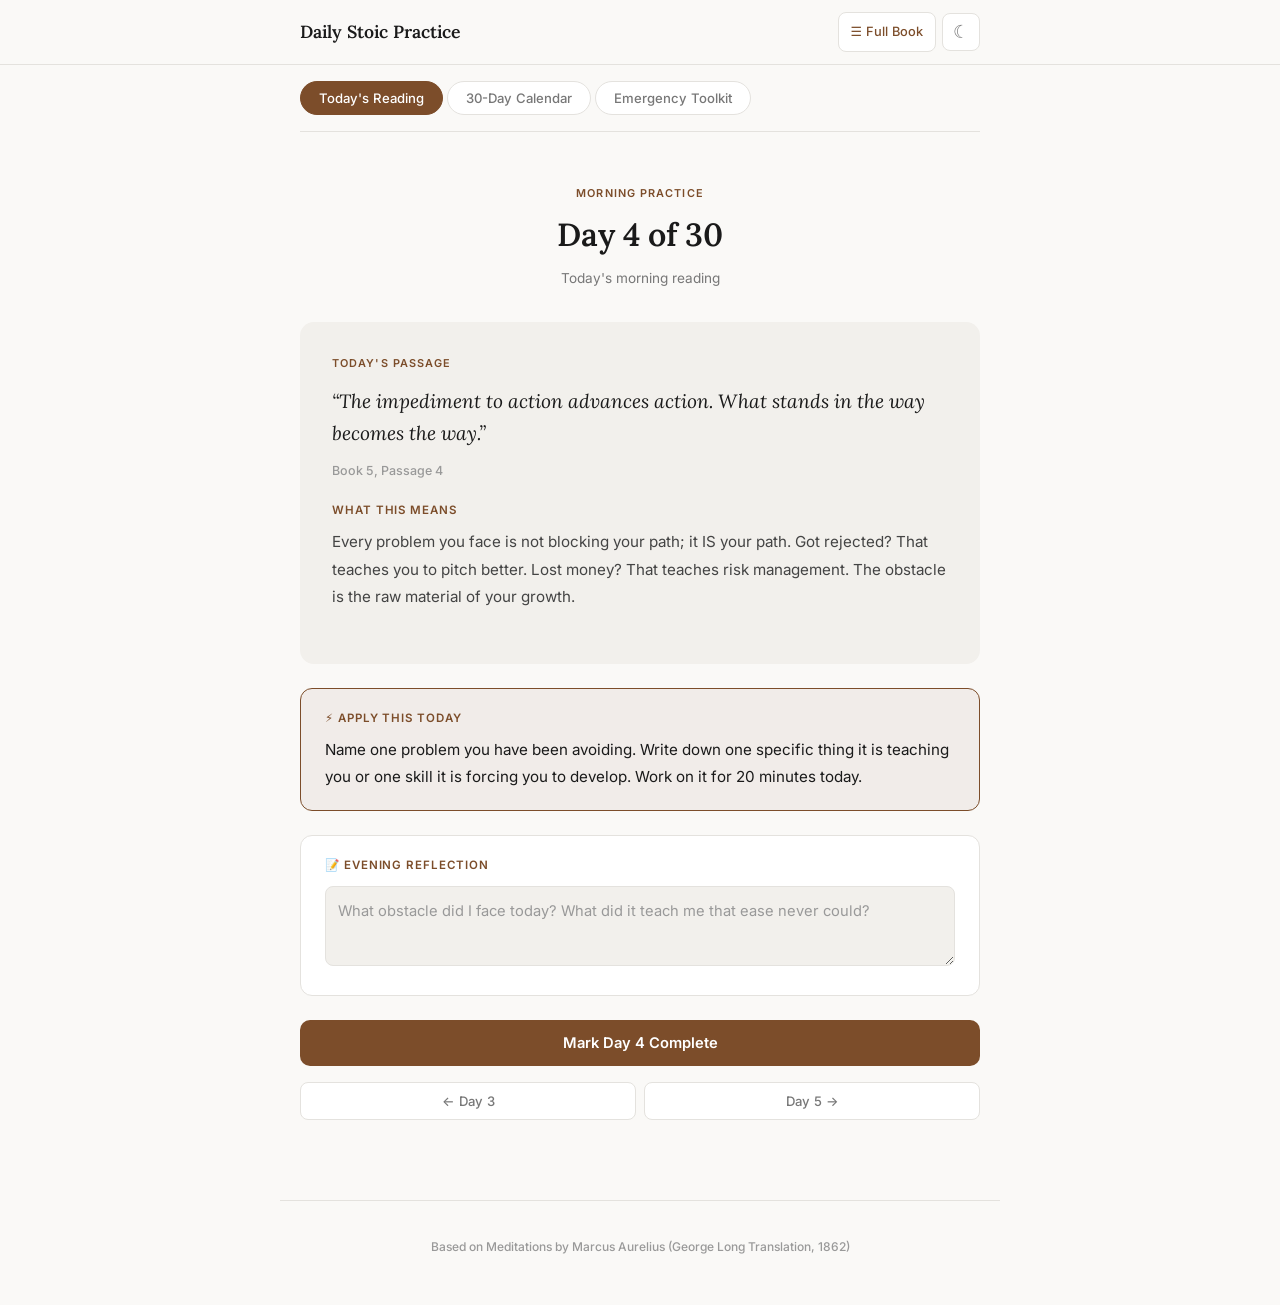
==== practice.html @ ffb417db "Add Daily Practice page + nav link from main site" ====
<!DOCTYPE html>
<html lang="en">
<head>
<meta charset="UTF-8">
<meta name="viewport" content="width=device-width, initial-scale=1.0">
<title>Daily Stoic Practice — Meditations</title>
<script>
(function(){
  var t=localStorage.getItem('ma-theme');
  if(!t){t=window.matchMedia&&window.matchMedia('(prefers-color-scheme:dark)').matches?'dark':'light'}
  document.documentElement.setAttribute('data-theme',t);
})();
</script>
<link href="https://fonts.googleapis.com/css2?family=Inter:wght@300;400;500;600;700&family=Lora:ital,wght@0,400;0,500;0,600;1,400&display=swap" rel="stylesheet">
<style>
*,*::before,*::after{box-sizing:border-box;margin:0;padding:0}
html[data-theme="light"]{--bg:#faf9f7;--bg-card:#f2f0ec;--bg-surface:#ffffff;--text:#1a1a1a;--text-mid:#444444;--text-muted:#777777;--text-light:#999999;--accent:#7c4d2a;--accent-bg:rgba(124,77,42,0.07);--border:#e4e2de;--border-light:#eceae6;--shadow:0 1px 4px rgba(0,0,0,0.06);--mode-active-bg:#7c4d2a;--mode-active-text:#fff;--done-bg:#e8f5e9;--done-text:#2e7d32;--done-border:#c8e6c9;--overlay-bg:rgba(0,0,0,0.2)}
html[data-theme="dark"]{--bg:#111111;--bg-card:#1a1a1a;--bg-surface:#1e1e1e;--text:#e0e0e0;--text-mid:#b0b0b0;--text-muted:#808080;--text-light:#606060;--accent:#d4a06a;--accent-bg:rgba(212,160,106,0.1);--border:#2a2a2a;--border-light:#222;--shadow:0 1px 4px rgba(0,0,0,0.2);--mode-active-bg:#d4a06a;--mode-active-text:#111;--done-bg:rgba(46,125,50,0.12);--done-text:#81c784;--done-border:rgba(46,125,50,0.2);--overlay-bg:rgba(0,0,0,0.5)}
html{scroll-behavior:smooth}
body{font-family:'Inter',-apple-system,BlinkMacSystemFont,'Segoe UI',system-ui,sans-serif;background:var(--bg);color:var(--text);line-height:1.7;font-size:17px;-webkit-font-smoothing:antialiased;transition:background 0.25s ease,color 0.25s ease}
a{color:inherit;text-decoration:none}

.hdr{position:sticky;top:0;z-index:100;background:var(--bg);border-bottom:1px solid var(--border);transition:background 0.25s ease}
.hdr-inner{max-width:720px;margin:0 auto;padding:12px 20px;display:flex;align-items:center;justify-content:space-between;gap:10px}
.hdr-brand{font-family:'Lora',Georgia,serif;font-size:1.1rem;font-weight:600;color:var(--text);white-space:nowrap}
.hdr-right{display:flex;align-items:center;gap:6px}
.hdr-btn{display:flex;align-items:center;padding:8px 12px;border-radius:8px;border:1px solid var(--border);background:var(--bg-surface);color:var(--accent);cursor:pointer;font-family:inherit;font-size:0.8rem;font-weight:500;gap:4px;transition:all 150ms;white-space:nowrap;text-decoration:none}
.hdr-btn:hover{background:var(--accent-bg);border-color:var(--accent)}
.theme-toggle{width:38px;height:38px;display:flex;align-items:center;justify-content:center;border-radius:8px;border:1px solid var(--border);background:var(--bg-surface);color:var(--text-muted);cursor:pointer;font-size:1.15rem;transition:all 150ms}
.theme-toggle:hover{border-color:var(--accent);color:var(--accent)}

.wrap{max-width:720px;margin:0 auto;padding:0 20px 80px}

/* TABS */
.tabs{display:flex;gap:4px;padding:16px 0;border-bottom:1px solid var(--border);margin-bottom:32px}
.tab{font-family:inherit;font-size:0.82rem;font-weight:500;padding:8px 18px;border-radius:24px;border:1px solid var(--border);background:var(--bg-surface);color:var(--text-muted);cursor:pointer;transition:all 150ms}
.tab:hover{border-color:var(--accent);color:var(--text)}
.tab.on{background:var(--mode-active-bg);color:var(--mode-active-text);border-color:var(--mode-active-bg)}

/* SECTIONS */
.sec{display:none}
.sec.active{display:block}

/* TODAY */
.today-header{text-align:center;padding:20px 0 32px}
.today-ey{font-size:0.68rem;font-weight:600;letter-spacing:0.1em;text-transform:uppercase;color:var(--accent);margin-bottom:6px}
.today-day{font-family:'Lora',Georgia,serif;font-size:2rem;font-weight:600;margin-bottom:4px}
.today-sub{font-size:0.85rem;color:var(--text-muted)}

.reading-card{background:var(--bg-card);border-radius:14px;padding:32px;margin-bottom:24px;transition:background 0.25s ease}
.reading-label{font-size:0.68rem;font-weight:600;letter-spacing:0.1em;text-transform:uppercase;color:var(--accent);margin-bottom:14px}
.reading-quote{font-family:'Lora',Georgia,serif;font-size:1.2rem;font-style:italic;line-height:1.65;color:var(--text);margin-bottom:10px}
.reading-src{font-size:0.78rem;font-weight:500;color:var(--text-light);margin-bottom:20px}
.reading-section{margin-bottom:22px}
.reading-section h4{font-size:0.72rem;font-weight:600;letter-spacing:0.08em;text-transform:uppercase;color:var(--accent);margin-bottom:8px}
.reading-section p{font-size:0.95rem;line-height:1.8;color:var(--text-mid)}

.action-card{background:var(--accent-bg);border:1px solid var(--accent);border-radius:12px;padding:20px 24px;margin-bottom:24px}
.action-card h4{font-size:0.72rem;font-weight:600;letter-spacing:0.08em;text-transform:uppercase;color:var(--accent);margin-bottom:8px}
.action-card p{font-size:0.95rem;line-height:1.75;color:var(--text)}

.reflection-card{background:var(--bg-surface);border:1px solid var(--border);border-radius:12px;padding:20px 24px;margin-bottom:24px}
.reflection-card h4{font-size:0.72rem;font-weight:600;letter-spacing:0.08em;text-transform:uppercase;color:var(--accent);margin-bottom:10px}
.reflection-card textarea{width:100%;min-height:80px;font-family:inherit;font-size:0.92rem;line-height:1.7;color:var(--text);background:var(--bg-card);border:1px solid var(--border);border-radius:8px;padding:12px;resize:vertical;outline:none;transition:border-color 150ms}
.reflection-card textarea::placeholder{color:var(--text-light)}
.reflection-card textarea:focus{border-color:var(--accent)}

.done-btn{display:block;width:100%;padding:14px;border-radius:10px;border:none;background:var(--mode-active-bg);color:var(--mode-active-text);font-family:inherit;font-size:0.92rem;font-weight:600;cursor:pointer;transition:opacity 150ms;margin-bottom:16px}
.done-btn:hover{opacity:0.9}
.done-btn.completed{background:var(--done-bg);color:var(--done-text);border:1px solid var(--done-border);cursor:default}

.nav-btns{display:flex;gap:8px;justify-content:space-between}
.nav-btn{flex:1;padding:10px;border-radius:8px;border:1px solid var(--border);background:var(--bg-surface);color:var(--text-muted);font-family:inherit;font-size:0.82rem;font-weight:500;cursor:pointer;transition:all 150ms;text-align:center}
.nav-btn:hover{border-color:var(--accent);color:var(--accent)}

/* CALENDAR */
.cal-grid{display:grid;grid-template-columns:repeat(auto-fill,minmax(90px,1fr));gap:8px;margin-bottom:32px}
.cal-card{padding:16px 12px;border-radius:10px;border:1px solid var(--border);background:var(--bg-surface);text-align:center;cursor:pointer;transition:all 150ms}
.cal-card:hover{border-color:var(--accent);background:var(--accent-bg)}
.cal-card.today-card{border-color:var(--accent);background:var(--accent-bg)}
.cal-card.done-card{border-color:var(--done-border);background:var(--done-bg)}
.cal-num{font-family:'Lora',Georgia,serif;font-size:1.4rem;font-weight:600;color:var(--text);margin-bottom:2px}
.cal-card.done-card .cal-num{color:var(--done-text)}
.cal-status{font-size:0.68rem;font-weight:500;color:var(--text-light)}
.cal-card.done-card .cal-status{color:var(--done-text)}
.cal-card.today-card .cal-status{color:var(--accent)}

.progress-bar-wrap{margin-bottom:32px}
.progress-label{display:flex;justify-content:space-between;font-size:0.78rem;font-weight:500;color:var(--text-muted);margin-bottom:6px}
.progress-track{height:8px;background:var(--bg-card);border-radius:4px;overflow:hidden}
.progress-fill{height:100%;background:var(--accent);border-radius:4px;transition:width 0.4s ease}

/* TOOLKIT */
.toolkit-grid{display:grid;grid-template-columns:repeat(auto-fill,minmax(280px,1fr));gap:12px;margin-bottom:32px}
.toolkit-card{padding:20px;border-radius:12px;border:1px solid var(--border);background:var(--bg-surface);cursor:pointer;transition:all 150ms}
.toolkit-card:hover{border-color:var(--accent);background:var(--accent-bg)}
.toolkit-icon{font-size:1.6rem;margin-bottom:8px}
.toolkit-title{font-size:0.95rem;font-weight:600;margin-bottom:4px;color:var(--text)}
.toolkit-desc{font-size:0.82rem;color:var(--text-muted);line-height:1.5}

.toolkit-detail{display:none}
.toolkit-detail.active{display:block}
.toolkit-back{font-family:inherit;font-size:0.82rem;font-weight:500;color:var(--accent);background:none;border:none;cursor:pointer;padding:0;margin-bottom:20px}
.toolkit-back:hover{text-decoration:underline}
.toolkit-detail h2{font-family:'Lora',Georgia,serif;font-size:1.5rem;font-weight:600;margin-bottom:6px}
.toolkit-detail .tk-desc{font-size:0.9rem;color:var(--text-muted);margin-bottom:24px;line-height:1.7}
.tk-passage{padding:20px;background:var(--bg-card);border-radius:10px;margin-bottom:12px;transition:background 0.25s ease}
.tk-passage .tkq{font-family:'Lora',Georgia,serif;font-size:1.05rem;font-style:italic;line-height:1.65;color:var(--text);margin-bottom:8px}
.tk-passage .tks{font-size:0.75rem;font-weight:500;color:var(--text-light);margin-bottom:10px}
.tk-passage .tka{font-size:0.9rem;line-height:1.75;color:var(--text-mid)}

.ft{max-width:720px;margin:0 auto;padding:36px 20px 48px;border-top:1px solid var(--border);text-align:center}
.ft p{font-size:0.75rem;font-weight:500;color:var(--text-light)}

@media(max-width:768px){
  body{font-size:16px}
  .hdr-inner{padding:10px 16px}
  .hdr-brand{font-size:1rem}
  .hdr-btn{padding:7px 10px;font-size:0.75rem}
  .hdr-btn .lbl{display:none}
  .wrap{padding:0 16px 60px}
  .tabs{gap:3px;flex-wrap:wrap}
  .tab{padding:7px 14px;font-size:0.78rem}
  .today-day{font-size:1.6rem}
  .reading-card{padding:24px 20px}
  .reading-quote{font-size:1.05rem}
  .toolkit-grid{grid-template-columns:1fr}
  .cal-grid{grid-template-columns:repeat(auto-fill,minmax(75px,1fr))}
}
@media(max-width:400px){
  .tabs{flex-direction:column}
  .tab{width:100%;text-align:center}
  .nav-btns{flex-direction:column}
}
</style>
</head>
<body>
<header class="hdr"><div class="hdr-inner">
<a href="practice.html" class="hdr-brand">Daily Stoic Practice</a>
<div class="hdr-right">
<a href="index.html" class="hdr-btn">&#9776; <span class="lbl">Full</span> Book</a>
<button class="theme-toggle" id="themeToggle" title="Toggle dark mode"></button>
</div>
</div></header>

<div class="wrap">
<div class="tabs">
<button class="tab on" data-tab="today">Today's Reading</button>
<button class="tab" data-tab="calendar">30-Day Calendar</button>
<button class="tab" data-tab="toolkit">Emergency Toolkit</button>
</div>

<div class="sec active" id="sec-today">
<div class="today-header">
<div class="today-ey">Morning Practice</div>
<div class="today-day" id="todayTitle"></div>
<div class="today-sub" id="todaySub"></div>
</div>
<div id="todayContent"></div>
</div>

<div class="sec" id="sec-calendar">
<div class="today-header">
<div class="today-ey">Your Progress</div>
<div class="today-day">30-Day Journey</div>
<div class="today-sub">One reading per day. Cycles monthly.</div>
</div>
<div class="progress-bar-wrap">
<div class="progress-label"><span id="progText">0 of 30 complete</span><span id="progPct">0%</span></div>
<div class="progress-track"><div class="progress-fill" id="progFill"></div></div>
</div>
<div class="cal-grid" id="calGrid"></div>
</div>

<div class="sec" id="sec-toolkit">
<div class="today-header">
<div class="today-ey">When You Need It</div>
<div class="today-day">Emergency Toolkit</div>
<div class="today-sub">Tap what you are feeling right now.</div>
</div>
<div class="toolkit-grid" id="tkGrid"></div>
<div class="toolkit-detail" id="tkDetail"></div>
</div>
</div>

<footer class="ft"><p>Based on Meditations by Marcus Aurelius (George Long Translation, 1862)</p></footer>

<script>
// THEME
var theme=document.documentElement.getAttribute('data-theme')||'light';
var tBtn=document.getElementById('themeToggle');
function setTI(){tBtn.textContent=theme==='light'?'\u263E':'\u2600'}
setTI();
tBtn.addEventListener('click',function(){theme=theme==='light'?'dark':'light';document.documentElement.setAttribute('data-theme',theme);localStorage.setItem('ma-theme',theme);setTI()});

// DATA
var DAILY=[
{day:1,quote:'Begin each day by telling yourself: today I shall be meeting with interference, ingratitude, insolence, disloyalty, ill-will, and selfishness, all of them due to the offenders\' ignorance of what is good or evil.',src:'Book 2, Passage 1',explain:'People will frustrate you today. That is guaranteed. But if you expect it in advance, it loses its power to surprise and destabilize you. Their behavior comes from ignorance, not malice. Knowing this lets you respond with patience instead of rage.',apply:'Before you start your day, name 3 people or situations that might frustrate you. Decide right now how you will respond calmly. When the moment comes, you will already have a plan.',reflect:'Who tested my patience today? Did I respond from my plan, or did I react?'},
{day:2,quote:'In the morning when thou risest unwillingly, let this thought be present: I am rising to the work of a human being. Why then am I dissatisfied if I am going to do the things for which I exist and for which I was brought into the world?',src:'Book 5, Passage 1',explain:'You were not born to be comfortable. You were born to contribute. When the alarm goes off and every part of you wants to stay in bed, remember that the work you do IS the point of being alive.',apply:'When your alarm goes off tomorrow, say out loud before your feet touch the floor: "I am rising to do the work of a human being." Do not check your phone first.',reflect:'Did I get up with purpose today, or did I drift into the day? What did I do that felt like real human work?'},
{day:3,quote:'You have power over your mind, not outside events. Realize this, and you will find strength.',src:'Book 6, Passage 2',explain:'You cannot control what happens to you. You can always control how you respond. The weather, other people, the economy: none of that is up to you. Your thoughts and reactions? Those are yours.',apply:'List your current worries on paper. Circle only the ones you can actually control. For everything else, write "not mine" next to it. Focus your energy only on what is circled.',reflect:'Where did I waste energy on things outside my control today? Where did I direct it well?'},
{day:4,quote:'The impediment to action advances action. What stands in the way becomes the way.',src:'Book 5, Passage 4',explain:'Every problem you face is not blocking your path; it IS your path. Got rejected? That teaches you to pitch better. Lost money? That teaches risk management. The obstacle is the raw material of your growth.',apply:'Name one problem you have been avoiding. Write down one specific thing it is teaching you or one skill it is forcing you to develop. Work on it for 20 minutes today.',reflect:'What obstacle did I face today? What did it teach me that ease never could?'},
{day:5,quote:'Choose not to be harmed, and you will not feel harmed. Do not feel harmed, and you have not been.',src:'Book 4, Passage 2',explain:'Harm is a choice you make internally. If someone tries to embarrass you but you genuinely do not care, were you actually harmed? No. Your reaction is what makes something an injury or a non-event.',apply:'If someone says something annoying or hurtful today, pause for 3 full seconds before responding. In that pause, consciously choose: "This does not harm me."',reflect:'Was there a moment today where I chose not to be harmed? How did that change the outcome?'},
{day:6,quote:'The soul becomes dyed with the colour of its thoughts.',src:'Book 5, Passage 3',explain:'Whatever you think about all day is what you become. If you run negative, anxious thoughts on repeat, your entire personality takes on that shade. Think with clarity and gratitude, and your character reflects it.',apply:'Set 3 alarms on your phone for random times today. When each goes off, notice what you were just thinking. If it was negative, consciously replace it with something useful.',reflect:'What was the dominant color of my thoughts today? Was it the shade I want to become?'},
{day:7,quote:'Waste no more time arguing about what a good man should be. Be one.',src:'Book 10, Passage 1',explain:'Stop debating, reading about, or planning to be better. Just act. Every minute theorizing about virtue is a minute you could have spent practicing it.',apply:'Do one genuinely kind thing today without telling anyone about it. Do not post it, do not mention it. Let it be completely invisible.',reflect:'Did I practice goodness today, or just think about it?'},
{day:8,quote:'Very little is needed to make a happy life; it is all within yourself, in your way of thinking.',src:'Book 7, Passage 3',explain:'Happiness is not about getting more. It is about needing less. And needing less is just a thought pattern you can choose. The richest person with a miserable mindset is poorer than someone content with very little.',apply:'Write down 5 things you already have that make your life good. Not goals, not wishes: things you have RIGHT NOW. Carry the list with you and read it if your mood drops.',reflect:'Did I chase something external for happiness today, or did I find it in what I already have?'},
{day:9,quote:'The best revenge is not to be like your enemy.',src:'Book 6, Passage 1',explain:'When someone wrongs you, becoming petty or cruel in return means they have won. They turned you into them. The most powerful response is staying exactly who you are.',apply:'Think of someone who wronged you recently. Instead of planning revenge, do the exact opposite of what they did, but to someone else. Give what they took.',reflect:'Did I let anyone pull me down to their level today? Did I stay myself?'},
{day:10,quote:'If you are distressed by anything external, the pain is not due to the thing itself, but to your estimate of it; and this you have the power to revoke at any moment.',src:'Book 8, Passage 1',explain:'Nothing outside you has the power to hurt you emotionally on its own. It is your interpretation that causes the pain. Since you wrote the story, you can rewrite it.',apply:'Name one thing stressing you right now. Write the story you are telling yourself about it. Now write a completely different interpretation, one that is equally true but more useful.',reflect:'Did I catch myself adding a painful story to a neutral event today?'},
{day:11,quote:'Think of yourself as dead. You have lived your life. Now take what\'s left and live it properly.',src:'Book 7, Passage 1',explain:'Imagine you already died and everything from this point forward is bonus time. This kills procrastination and pettiness in one shot. You got a second chance. Do not waste it.',apply:'Pretend you died yesterday and today is bonus. What is the ONE thing you would do today if this were truly extra time? Do that thing.',reflect:'If today was truly bonus time, did I spend it well?'},
{day:12,quote:'How much more grievous are the consequences of anger than the causes of it.',src:'Book 6, Passage 3',explain:'The last time you got angry, the anger probably cost you more than the thing that triggered it. You said something you regret, stressed your body, wasted hours fuming. The trigger was small; your anger made it enormous.',apply:'If you feel anger rising today, before acting on it ask yourself: "What will this anger cost me?" Wait 60 seconds. Usually the urge passes.',reflect:'Did anger visit me today? What did it almost cost me? Did I let it pass?'},
{day:13,quote:'Since it is possible that thou mayest depart from life this very moment, regulate every act and thought accordingly.',src:'Book 2, Passage 2',explain:'You could die today. Not as a scary thought, but as a priority filter. If this were your last day, would you hold that grudge? Would you postpone telling someone you love them?',apply:'Send a message to someone who matters to you. Tell them specifically why they matter. Do not wait for a "better time."',reflect:'If today had been my last, would I be at peace with how I spent it?'},
{day:14,quote:'Dwell on the beauty of life. Watch the stars, and see yourself running with them.',src:'Book 7, Passage 2',explain:'Do not get so lost in problems that you forget to notice the actual world around you. You are part of a cosmic show billions of years in the making. That perspective makes daily anxieties feel appropriately small.',apply:'Spend 10 minutes outside today with no phone. Just observe: sky, trees, sounds, people. Let yourself feel small in a good way.',reflect:'Did I notice beauty today? Where did I find it?'},
{day:15,quote:'Everything we hear is an opinion, not a fact. Everything we see is a perspective, not the truth.',src:'Book 8, Passage 3',explain:'Every piece of information you receive has been filtered through biases. The news, your friend\'s advice, your own interpretation: all opinions. Treating any of them as absolute truth is where mistakes begin.',apply:'Catch yourself stating an opinion as fact at least once today. Rephrase it with "I think" or "my view is" and notice how it changes the conversation.',reflect:'Did I mistake any opinion for truth today? Whose perspective did I accept without questioning?'},
{day:16,quote:'When you are offended at any man\'s fault, immediately turn to yourself and reflect in what manner you yourself have erred.',src:'Book 9, Passage 2',explain:'Before judging someone, check yourself. You have probably done the same thing in a different context. It is much harder to stay angry at a flaw when you see it living inside yourself.',apply:'Before judging anyone today, pause and find one way you have done the same thing, or something similar. Let that humility replace the judgment.',reflect:'Who did I judge today? Was I being fair, or was I seeing my own flaws in someone else?'},
{day:17,quote:'Accept the things to which fate binds you, and love the people with whom fate brings you together, and do so with all your heart.',src:'Book 6, Passage 4',explain:'Stop fighting your circumstances. You were dealt this hand. Instead of wishing for different cards, play the ones you have with everything you have got.',apply:'Name one thing about your current life you have been resisting. Fully accept it today. Not with resignation, but with commitment: "This is my situation. I will make the most of it."',reflect:'What did I resist today? What did I accept? Which felt better?'},
{day:18,quote:'Do not act as if thou wert going to live ten thousand years. Death hangs over thee. While thou livest, while it is in thy power, be good.',src:'Book 2, Passage 3',explain:'Stop planning to be good "someday." The time to act with virtue is right now, this conversation, this decision, this moment. Your power is always and only in the present.',apply:'Identify one thing you have been meaning to do for weeks. Take the first step today, however small. Five minutes counts.',reflect:'What did I stop postponing today? How did it feel to finally act?'},
{day:19,quote:'Be like the cliff against which the waves continually break; but it stands firm, and tames the fury of the water around it.',src:'Book 8, Passage 6',explain:'When life hits you repeatedly, do not fight every wave. Just stand. The cliff does not argue with the ocean. It exists with such firmness that the chaos exhausts itself.',apply:'When something goes wrong today, do not react for 10 full seconds. Just breathe and be the cliff. Notice how different the situation feels after stillness.',reflect:'Did chaos come at me today? Did I react, or did I stand firm?'},
{day:20,quote:'When you arise in the morning, think of what a precious privilege it is to be alive, to breathe, to think, to enjoy, to love.',src:'Book 7, Passage 5',explain:'Before you check your phone or think about your problems, recognize that being alive at all is extraordinary. Starting the day from gratitude instead of anxiety changes everything downstream.',apply:'Before getting out of bed tomorrow, take 3 slow breaths and say: "Being alive is the privilege. Everything else is extra." Do this before touching your phone.',reflect:'Did I start from gratitude today or from anxiety? How did it shape the rest of my day?'},
{day:21,quote:'Today I escaped anxiety. Or no, I discarded it, because it was within me, in my own perceptions, not outside.',src:'Book 8, Passage 4',explain:'Marcus corrects himself: he did not escape anxiety as if it were chasing him. He discarded it, because it was never external. Anxiety is something you carry by choice. What you carry, you can put down.',apply:'If you feel anxious today, say: "I am choosing to carry this. I can also put it down." Then consciously relax your shoulders, unclench your jaw, and take one breath.',reflect:'Did I carry unnecessary anxiety today? Was I able to put any of it down?'},
{day:22,quote:'He who does wrong does wrong against himself. He who acts unjustly acts unjustly to himself, because he makes himself bad.',src:'Book 9, Passage 1',explain:'When someone cheats or acts cruelly, the primary victim is themselves. They corrode their own character. They live inside a mind that chose dishonesty. You get to walk away. They do not.',apply:'Think of someone who hurt you. Instead of anger, try this: imagine living inside their mind 24/7. Feel compassion for the person who has to be them.',reflect:'Did I see any wrongdoer as a victim of their own choices today? Did compassion replace anger?'},
{day:23,quote:'It is not death that a man should fear, but he should fear never beginning to live.',src:'Book 12, Passage 2',explain:'Death is not the tragedy. The tragedy is reaching the end and realizing you never started. You played it safe, waited for the right moment, followed someone else\'s script.',apply:'What is one thing you would do if you were not afraid? Name it. Take the smallest possible step toward it today. Send one email, make one call, write one paragraph.',reflect:'What fear held me back today? Did I take even one small step through it?'},
{day:24,quote:'Do not waste the remainder of thy life in thoughts about others.',src:'Book 3, Passage 4',explain:'Every minute spent thinking about what someone else is doing, gossiping, or comparing yourself is a minute stolen from your own work and growth. Your attention is your most valuable resource.',apply:'Block all social media for 4 hours today. Use that time on your own work. Notice how much you get done and how different your mind feels.',reflect:'How much of my attention went to others today versus my own work? What did I create?'},
{day:25,quote:'The object of life is not to be on the side of the majority, but to escape finding oneself in the ranks of the insane.',src:'Book 12, Passage 5',explain:'Just because everyone does something does not make it right. Consensus is not truth. If the majority is numbing themselves and avoiding hard truths, joining them does not make you sane.',apply:'Identify one belief or habit you hold just because everyone around you does. Question it honestly today: is this actually true for me, or am I following the crowd?',reflect:'Where am I following the crowd instead of thinking for myself? What would I do differently?'},
{day:26,quote:'Never value anything as profitable to thyself which shall compel thee to break thy promise, to lose thy self-respect, to hate any man, to suspect, to curse, to act the hypocrite, to desire anything that needs walls or curtains.',src:'Book 3, Passage 3',explain:'If getting something requires compromising who you are, it is not profitable. If you have to hide what you are doing, that is your signal. No deal, no amount of money, no shortcut is worth your integrity.',apply:'If any opportunity today requires even a small compromise of your integrity, walk away. No exceptions. Notice how powerful it feels to say no.',reflect:'Was my integrity tested today? Did I protect it?'},
{day:27,quote:'Persuade me or prove to me that I am wrong in thought or deed, and I will gladly change. For I seek the truth, which has never yet harmed anyone.',src:'Book 11, Passage 3',explain:'Most people defend their opinions like territory. Marcus says: show me I am wrong and I will thank you. Truth never harms. Only stubbornly clinging to comfortable lies does.',apply:'In your next disagreement, genuinely try to understand the other person\'s point first. Ask: "What if they are right and I am wrong?" Hold that possibility open for 30 seconds.',reflect:'Did I defend an opinion today, or did I seek truth? Was I open to being wrong?'},
{day:28,quote:'Loss is nothing else but change, and change is Nature\'s delight.',src:'Book 6, Passage 6',explain:'Everything you have lost was just a change of form. A relationship ending, money spent, a phase of life closing: these are not losses. They are transformations. Nature thrives on change, and so can you.',apply:'Something you recently lost (time, money, a relationship, a routine)? Find one concrete way it created space for something new. Write it down.',reflect:'What changed in my life recently that I was resisting? Can I see it as Nature\'s work now?'},
{day:29,quote:'Receive without conceit, release without struggle.',src:'Book 7, Passage 7',explain:'When good things come, enjoy them without bragging or believing you deserved them more than others. When they leave, let them go without clinging. This is the art of holding life loosely.',apply:'If something good happens today, enjoy it quietly without telling anyone. If something bad happens, let it pass without dramatizing it. Practice holding both loosely.',reflect:'Did I cling to anything today, good or bad? What would it feel like to hold everything more loosely?'},
{day:30,quote:'Pass then through this little space of time conformably to nature, and end thy journey in content, just as an olive falls off when it is ripe, blessing nature who produced it, and thanking the tree on which it grew.',src:'Book 12, Passage 6',explain:'This is how Marcus envisions a good life and a good death: naturally, gently, with gratitude. Like a ripe olive falling from its tree. No clinging, no resisting. Just readiness and thanks.',apply:'Live today as if it were your last, but calmly. No panic, no drama. Just presence, gratitude, and good work. At the end of the day, say: "Thank you for the tree."',reflect:'If this were my final day, what would I want to have felt? Did I feel that today?'}
];

var TOOLKIT=[
{id:'angry',icon:'\uD83D\uDD25',title:'I Am Angry',desc:'When rage is clouding your judgment.',passages:[
{q:'How much more grievous are the consequences of anger than the causes of it.',s:'Book 6',a:'Your anger will cost more than whatever triggered it. Before you act, ask: "What will this anger cost me in 10 minutes? 10 days? 10 years?"'},
{q:'The best revenge is not to be like your enemy.',s:'Book 6',a:'They acted from their worst self. If you retaliate, you become them. Stay who you are. That asymmetry is the real victory.'},
{q:'When you are offended at any man\'s fault, immediately turn to yourself and reflect in what manner you yourself have erred.',s:'Book 9',a:'You have done similar things. Maybe not identical, but similar. Finding your own version of their flaw dissolves the self-righteousness that fuels anger.'},
{q:'Begin each day by telling yourself: today I shall be meeting with interference, ingratitude, insolence, disloyalty, ill-will, and selfishness.',s:'Book 2',a:'You should have expected this. Difficult people are not a bug in life; they are a feature. The anger comes from surprise. Remove the surprise, remove the anger.'}
]},
{id:'procrastinating',icon:'\u23F3',title:'I Am Procrastinating',desc:'When resistance is winning.',passages:[
{q:'In the morning when thou risest unwillingly, let this thought be present: I am rising to the work of a human being.',s:'Book 5',a:'You were not born for comfort. You were born to contribute. The resistance you feel is not a signal to stop; it is a signal that the work matters.'},
{q:'Waste no more time arguing about what a good man should be. Be one.',s:'Book 10',a:'You are procrastinating because planning feels productive. It is not. Close the planning, open the work. Five minutes of doing beats five hours of thinking about doing.'},
{q:'Do not act as if thou wert going to live ten thousand years.',s:'Book 2',a:'You do not have infinite time. The thing you are putting off? You might never get another chance. Start now, start badly, but start.'},
{q:'The impediment to action advances action. What stands in the way becomes the way.',s:'Book 5',a:'The very thing you are avoiding is the thing that will grow you the most. The resistance IS the workout.'}
]},
{id:'anxious',icon:'\uD83C\uDF00',title:'I Am Anxious',desc:'When your mind will not stop spiraling.',passages:[
{q:'Today I escaped anxiety. Or no, I discarded it, because it was within me, in my own perceptions, not outside.',s:'Book 8',a:'Anxiety is not chasing you. You are carrying it. And what you carry, you can put down. Right now: unclench your jaw, drop your shoulders, take one slow breath.'},
{q:'If you are distressed by anything external, the pain is not due to the thing itself, but to your estimate of it.',s:'Book 8',a:'The situation is neutral. Your story about it is what hurts. Can you write a different story? One that is equally true but does not trigger panic?'},
{q:'It is in thy power whenever thou shalt choose to retire into thyself.',s:'Book 2',a:'You do not need to escape your life. Close your eyes for 30 seconds. The retreat is already built inside you. Nobody can follow you there.'},
{q:'Of human life the time is a point, and the substance is in a flux. Everything which belongs to the body is a stream, and what belongs to the soul is a dream and vapour.',s:'Book 2',a:'Zoom out. Way out. Your anxious moment is a speck on a speck on a speck. Not meaningless, but appropriately small. This too will be swept downstream.'}
]},
{id:'wronged',icon:'\u2694\uFE0F',title:'Someone Wronged Me',desc:'When you have been treated unfairly.',passages:[
{q:'He who does wrong does wrong against himself. He who acts unjustly acts unjustly to himself, because he makes himself bad.',s:'Book 9',a:'They are already paying the price. They have to live inside a mind that chose dishonesty or cruelty. You get to walk away. Revenge is redundant.'},
{q:'Choose not to be harmed, and you will not feel harmed.',s:'Book 4',a:'They did what they did. The question is: will you let it define your next hour, day, week? Their action is over. Your suffering is self-imposed from this point on.'},
{q:'It is peculiar to man to love even those who do wrong. They are kinsmen, and they do wrong through ignorance and unintentionally.',s:'Book 11',a:'They did not know better. That is not an excuse; it is an explanation. Understanding why someone acted badly makes forgiveness rational, not weak.'},
{q:'Never value anything as profitable which shall compel thee to hate any man.',s:'Book 3',a:'If holding this grudge costs you peace, it is too expensive. No matter what they took from you, do not let them also take your calm.'}
]},
{id:'approval',icon:'\uD83C\uDFAD',title:'I Am Chasing Approval',desc:'When you need others to validate you.',passages:[
{q:'Everything which is in any way beautiful is beautiful in itself, and terminates in itself, not having praise as part of itself.',s:'Book 4',a:'Good work does not need applause. If you need validation to feel something has value, you are not evaluating the work; you are evaluating your need for approval. Do the work. Let it speak.'},
{q:'How much trouble he avoids who does not look to see what his neighbour says or does or thinks.',s:'Book 4',a:'Every second spent monitoring what others think of you is a second stolen from actual work. The irony: the less you care what they think, the more impressive you become.'},
{q:'The object of life is not to be on the side of the majority, but to escape finding oneself in the ranks of the insane.',s:'Book 12',a:'If you are adjusting your behavior to fit what others expect, you are not living your life. You are performing theirs. The crowd\'s approval is not worth the cost of your authenticity.'},
{q:'A man should be upright, not be kept upright.',s:'Book 4',a:'If you need others to prop you up, you will fall the moment they step away. Build internal scaffolding. Your own standards, your own discipline, your own approval.'}
]},
{id:'stuck',icon:'\u26D3\uFE0F',title:'I Feel Stuck',desc:'When nothing seems to be working.',passages:[
{q:'The impediment to action advances action. What stands in the way becomes the way.',s:'Book 5',a:'The wall you hit is not the end of the path. It IS the path. What specific skill or lesson is this obstacle forcing you to develop? That is your next move.'},
{q:'Do not think that what is hard for thee to master is impossible for man; but if a thing is possible and proper to man, deem it attainable by thee.',s:'Book 5',a:'If any human has ever done what you are trying to do, the capacity exists in you. You are not uniquely incapable. You are just early in the process.'},
{q:'All those things at which thou wishest to arrive by a circuitous road, thou canst have now, if thou dost not refuse them to thyself.',s:'Book 12',a:'You are overcomplicating it. The shortest path to where you want to go is probably simpler than you think. What is the one next action? Just do that.'},
{q:'Always run to the short way; and the short way is the natural.',s:'Book 10',a:'Stop optimizing. Stop planning the perfect approach. The natural path, the obvious next step, is usually the right one. Move.'}
]},
{id:'afraid',icon:'\uD83C\uDF11',title:'I Am Afraid',desc:'When fear is holding you back.',passages:[
{q:'It is not death that a man should fear, but he should fear never beginning to live.',s:'Book 12',a:'The worst outcome is not failure. The worst outcome is reaching the end and realizing you never tried. What are you more afraid of: the risk, or the regret?'},
{q:'Nothing happens to any man which he is not formed by nature to bear.',s:'Book 4',a:'Whatever you are afraid of, you were built to handle it. You have survived every bad day so far. Your track record of getting through hard things is 100%.'},
{q:'Since it is possible that thou mayest depart from life this very moment, regulate every act and thought accordingly.',s:'Book 2',a:'You could die today. That is not scary; it is clarifying. If your time is finite, is fear really how you want to spend it?'},
{q:'Think of yourself as dead. You have lived your life. Now take what\'s left and live it properly.',s:'Book 7',a:'Dead people have no fear. If you treat every remaining day as bonus time, fear loses its leverage. You already got more than you were owed. Now play free.'}
]},
{id:'unmotivated',icon:'\uD83D\uDCA4',title:'I Lost Motivation',desc:'When you do not feel like doing anything.',passages:[
{q:'Dost thou not see the little plants, the little birds, the ants, the spiders, the bees working together to put in order their several parts of the universe? And art thou unwilling to do the work of a human being?',s:'Book 5',a:'Ants do not need motivation. Birds do not need inspiration. They just do their work because it is their nature. Your nature is to create and contribute. Stop waiting to feel like it.'},
{q:'When you arise in the morning, think of what a precious privilege it is to be alive, to breathe, to think, to enjoy, to love.',s:'Book 7',a:'You are alive. That is not a given; billions are not. The motivation you are looking for is gratitude for the opportunity. Reframe: you GET to work, not you HAVE to.'},
{q:'Do not act as if thou wert going to live ten thousand years. While thou livest, while it is in thy power, be good.',s:'Book 2',a:'Motivation is a luxury. You do not have time to wait for it. Start the work, and let the momentum create the motivation. Action first, feeling second.'},
{q:'The soul becomes dyed with the colour of its thoughts.',s:'Book 5',a:'If you spend the day thinking "I do not feel like it," that becomes your identity. Choose a different thought. "I am doing this anyway" changes the dye.'}
]}
];

// STATE
var completed=[];try{completed=JSON.parse(localStorage.getItem('ma-done')||'[]')}catch(e){completed=[]}
var reflections={};try{reflections=JSON.parse(localStorage.getItem('ma-ref')||'{}')}catch(e){reflections={}}
var currentDay=((Math.floor(Date.now()/86400000))%30)+1;

function saveDone(){try{localStorage.setItem('ma-done',JSON.stringify(completed))}catch(e){}}
function saveRef(){try{localStorage.setItem('ma-ref',JSON.stringify(reflections))}catch(e){}}
function esc(s){var d=document.createElement('div');d.appendChild(document.createTextNode(s));return d.innerHTML}

// TABS
var tabs=document.querySelectorAll('.tab');
var secs=document.querySelectorAll('.sec');
for(var ti=0;ti<tabs.length;ti++){
  tabs[ti].addEventListener('click',function(){
    for(var i=0;i<tabs.length;i++){tabs[i].classList.remove('on');secs[i].classList.remove('active')}
    this.classList.add('on');
    document.getElementById('sec-'+this.getAttribute('data-tab')).classList.add('active');
    if(this.getAttribute('data-tab')==='toolkit'){document.getElementById('tkGrid').style.display='';document.getElementById('tkDetail').classList.remove('active')}
  });
}

// TODAY
function showDay(d){
  var r=DAILY[d-1];
  document.getElementById('todayTitle').textContent='Day '+d+' of 30';
  document.getElementById('todaySub').textContent=d===currentDay?'Today\'s morning reading':'Reading for Day '+d;
  var isDone=completed.indexOf(d)!==-1;
  var ref=reflections[d]||'';
  var h='<div class="reading-card">';
  h+='<div class="reading-label">Today\'s Passage</div>';
  h+='<p class="reading-quote">\u201C'+esc(r.quote)+'\u201D</p>';
  h+='<div class="reading-src">'+r.src+'</div>';
  h+='<div class="reading-section"><h4>What This Means</h4><p>'+esc(r.explain)+'</p></div>';
  h+='</div>';
  h+='<div class="action-card"><h4>\u26A1 Apply This Today</h4><p>'+esc(r.apply)+'</p></div>';
  h+='<div class="reflection-card"><h4>\uD83D\uDCDD Evening Reflection</h4><textarea id="refInput" placeholder="'+esc(r.reflect)+'">'+esc(ref)+'</textarea></div>';
  h+='<button class="done-btn'+(isDone?' completed':'')+'" id="doneBtn">'+(isDone?'\u2713 Day '+d+' Complete':'Mark Day '+d+' Complete')+'</button>';
  h+='<div class="nav-btns">';
  if(d>1)h+='<button class="nav-btn" data-go="'+(d-1)+'">\u2190 Day '+(d-1)+'</button>';
  if(d<30)h+='<button class="nav-btn" data-go="'+(d+1)+'">Day '+(d+1)+' \u2192</button>';
  h+='</div>';
  var ct=document.getElementById('todayContent');
  ct.innerHTML=h;

  document.getElementById('doneBtn').addEventListener('click',function(){
    if(completed.indexOf(d)===-1){completed.push(d);saveDone()}
    this.classList.add('completed');this.textContent='\u2713 Day '+d+' Complete';
    buildCal();
  });
  document.getElementById('refInput').addEventListener('input',function(){reflections[d]=this.value;saveRef()});
  var navs=ct.querySelectorAll('.nav-btn');
  for(var ni=0;ni<navs.length;ni++){navs[ni].addEventListener('click',function(){showDay(parseInt(this.getAttribute('data-go')));window.scrollTo({top:0,behavior:'smooth'})})}
}
showDay(currentDay);

// CALENDAR
function buildCal(){
  var g=document.getElementById('calGrid');var h='';
  var doneCount=completed.length;
  for(var i=1;i<=30;i++){
    var isDone=completed.indexOf(i)!==-1;
    var isToday=i===currentDay;
    var cls='cal-card'+(isDone?' done-card':'')+(isToday?' today-card':'');
    h+='<div class="'+cls+'" data-day="'+i+'">';
    h+='<div class="cal-num">'+i+'</div>';
    h+='<div class="cal-status">'+(isDone?'\u2713 Done':(isToday?'Today':''))+'</div>';
    h+='</div>';
  }
  g.innerHTML=h;
  var cards=g.querySelectorAll('.cal-card');
  for(var ci=0;ci<cards.length;ci++){cards[ci].addEventListener('click',function(){
    var d=parseInt(this.getAttribute('data-day'));
    showDay(d);
    for(var t=0;t<tabs.length;t++){tabs[t].classList.remove('on');secs[t].classList.remove('active')}
    tabs[0].classList.add('on');secs[0].classList.add('active');
    window.scrollTo({top:0,behavior:'smooth'});
  })}
  document.getElementById('progText').textContent=doneCount+' of 30 complete';
  document.getElementById('progPct').textContent=Math.round(doneCount/30*100)+'%';
  document.getElementById('progFill').style.width=Math.round(doneCount/30*100)+'%';
}
buildCal();

// TOOLKIT
function buildToolkit(){
  var g=document.getElementById('tkGrid');var h='';
  for(var i=0;i<TOOLKIT.length;i++){
    var t=TOOLKIT[i];
    h+='<div class="toolkit-card" data-tk="'+t.id+'">';
    h+='<div class="toolkit-icon">'+t.icon+'</div>';
    h+='<div class="toolkit-title">'+t.title+'</div>';
    h+='<div class="toolkit-desc">'+t.desc+'</div>';
    h+='</div>';
  }
  g.innerHTML=h;
  var cards=g.querySelectorAll('.toolkit-card');
  for(var ci=0;ci<cards.length;ci++){cards[ci].addEventListener('click',function(){showToolkit(this.getAttribute('data-tk'))})}
}
function showToolkit(id){
  var t;for(var i=0;i<TOOLKIT.length;i++){if(TOOLKIT[i].id===id){t=TOOLKIT[i];break}}
  if(!t)return;
  document.getElementById('tkGrid').style.display='none';
  var det=document.getElementById('tkDetail');
  var h='<button class="toolkit-back">\u2190 Back to toolkit</button>';
  h+='<h2>'+t.icon+' '+t.title+'</h2>';
  h+='<p class="tk-desc">'+t.desc+' Here is what Marcus would tell you.</p>';
  for(var j=0;j<t.passages.length;j++){
    var p=t.passages[j];
    h+='<div class="tk-passage">';
    h+='<p class="tkq">\u201C'+esc(p.q)+'\u201D</p>';
    h+='<div class="tks">'+p.s+'</div>';
    h+='<p class="tka">'+esc(p.a)+'</p>';
    h+='</div>';
  }
  det.innerHTML=h;
  det.classList.add('active');
  det.querySelector('.toolkit-back').addEventListener('click',function(){
    det.classList.remove('active');document.getElementById('tkGrid').style.display='';
  });
  window.scrollTo({top:0,behavior:'smooth'});
}
buildToolkit();
</script>
</body>
</html>
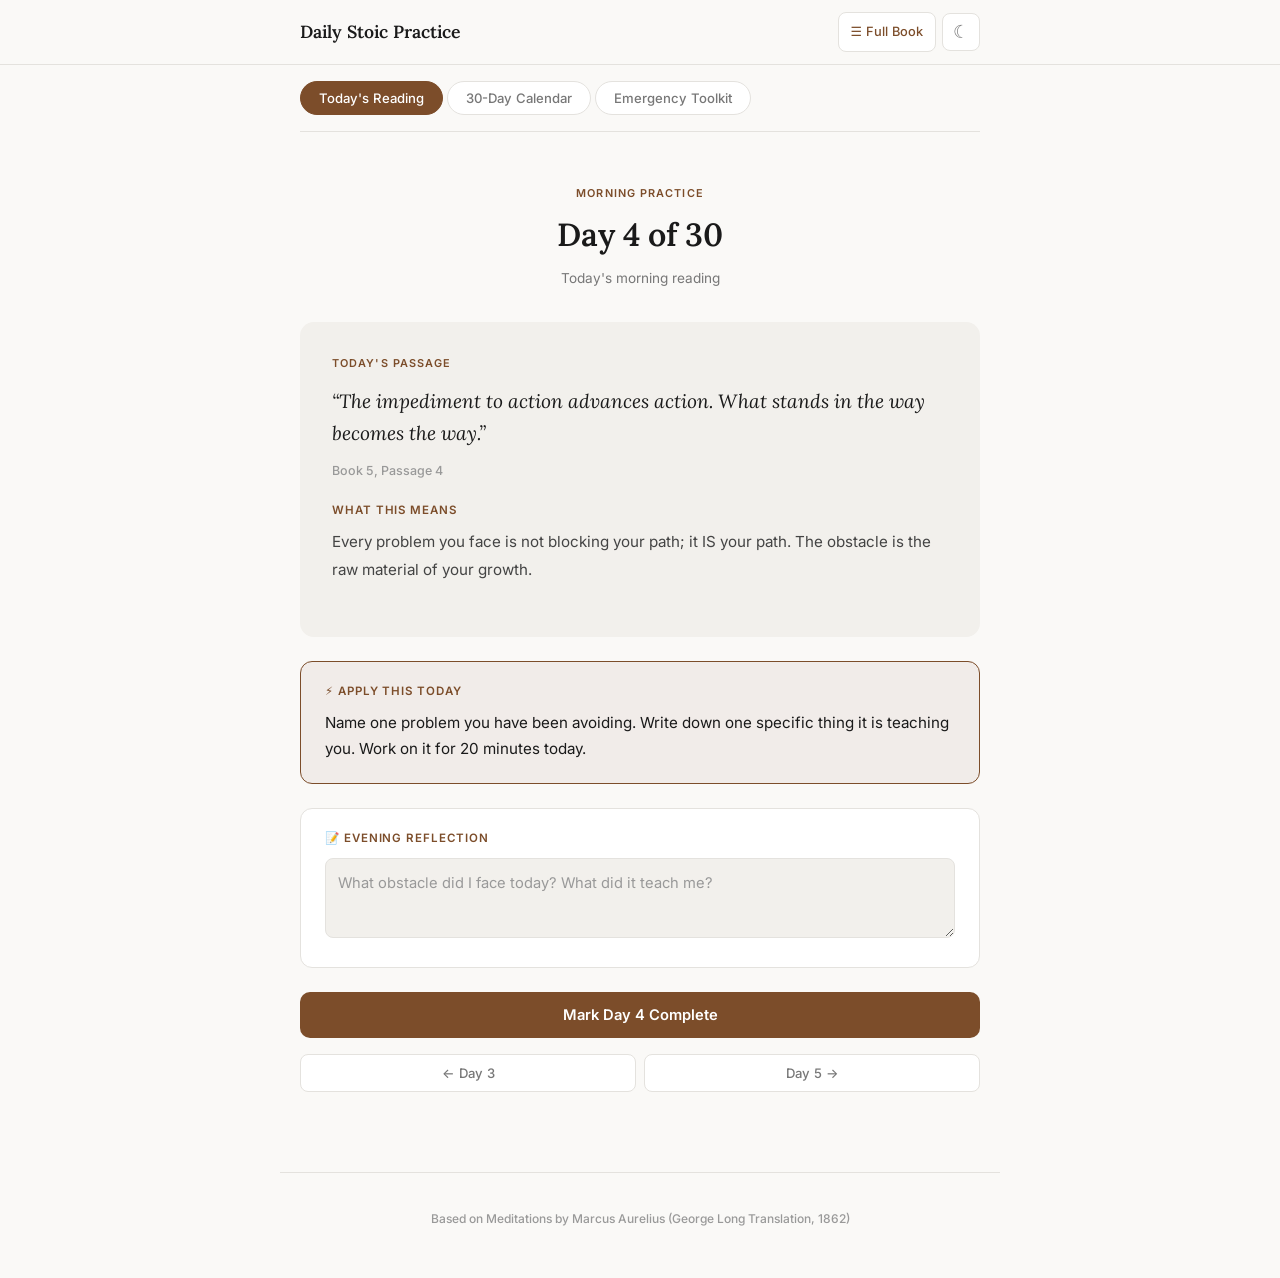
==== commit 0073e9a1: "Wire toolkit-extra.js into practice page" ====
--- a/practice.html
+++ b/practice.html
@@ -19,7 +19,6 @@
 html{scroll-behavior:smooth}
 body{font-family:'Inter',-apple-system,BlinkMacSystemFont,'Segoe UI',system-ui,sans-serif;background:var(--bg);color:var(--text);line-height:1.7;font-size:17px;-webkit-font-smoothing:antialiased;transition:background 0.25s ease,color 0.25s ease}
 a{color:inherit;text-decoration:none}
-
 .hdr{position:sticky;top:0;z-index:100;background:var(--bg);border-bottom:1px solid var(--border);transition:background 0.25s ease}
 .hdr-inner{max-width:720px;margin:0 auto;padding:12px 20px;display:flex;align-items:center;justify-content:space-between;gap:10px}
 .hdr-brand{font-family:'Lora',Georgia,serif;font-size:1.1rem;font-weight:600;color:var(--text);white-space:nowrap}
@@ -28,25 +27,17 @@
 .hdr-btn:hover{background:var(--accent-bg);border-color:var(--accent)}
 .theme-toggle{width:38px;height:38px;display:flex;align-items:center;justify-content:center;border-radius:8px;border:1px solid var(--border);background:var(--bg-surface);color:var(--text-muted);cursor:pointer;font-size:1.15rem;transition:all 150ms}
 .theme-toggle:hover{border-color:var(--accent);color:var(--accent)}
-
 .wrap{max-width:720px;margin:0 auto;padding:0 20px 80px}
-
-/* TABS */
 .tabs{display:flex;gap:4px;padding:16px 0;border-bottom:1px solid var(--border);margin-bottom:32px}
 .tab{font-family:inherit;font-size:0.82rem;font-weight:500;padding:8px 18px;border-radius:24px;border:1px solid var(--border);background:var(--bg-surface);color:var(--text-muted);cursor:pointer;transition:all 150ms}
 .tab:hover{border-color:var(--accent);color:var(--text)}
 .tab.on{background:var(--mode-active-bg);color:var(--mode-active-text);border-color:var(--mode-active-bg)}
-
-/* SECTIONS */
 .sec{display:none}
 .sec.active{display:block}
-
-/* TODAY */
 .today-header{text-align:center;padding:20px 0 32px}
 .today-ey{font-size:0.68rem;font-weight:600;letter-spacing:0.1em;text-transform:uppercase;color:var(--accent);margin-bottom:6px}
 .today-day{font-family:'Lora',Georgia,serif;font-size:2rem;font-weight:600;margin-bottom:4px}
 .today-sub{font-size:0.85rem;color:var(--text-muted)}
-
 .reading-card{background:var(--bg-card);border-radius:14px;padding:32px;margin-bottom:24px;transition:background 0.25s ease}
 .reading-label{font-size:0.68rem;font-weight:600;letter-spacing:0.1em;text-transform:uppercase;color:var(--accent);margin-bottom:14px}
 .reading-quote{font-family:'Lora',Georgia,serif;font-size:1.2rem;font-style:italic;line-height:1.65;color:var(--text);margin-bottom:10px}
@@ -54,26 +45,20 @@
 .reading-section{margin-bottom:22px}
 .reading-section h4{font-size:0.72rem;font-weight:600;letter-spacing:0.08em;text-transform:uppercase;color:var(--accent);margin-bottom:8px}
 .reading-section p{font-size:0.95rem;line-height:1.8;color:var(--text-mid)}
-
 .action-card{background:var(--accent-bg);border:1px solid var(--accent);border-radius:12px;padding:20px 24px;margin-bottom:24px}
 .action-card h4{font-size:0.72rem;font-weight:600;letter-spacing:0.08em;text-transform:uppercase;color:var(--accent);margin-bottom:8px}
 .action-card p{font-size:0.95rem;line-height:1.75;color:var(--text)}
-
 .reflection-card{background:var(--bg-surface);border:1px solid var(--border);border-radius:12px;padding:20px 24px;margin-bottom:24px}
 .reflection-card h4{font-size:0.72rem;font-weight:600;letter-spacing:0.08em;text-transform:uppercase;color:var(--accent);margin-bottom:10px}
 .reflection-card textarea{width:100%;min-height:80px;font-family:inherit;font-size:0.92rem;line-height:1.7;color:var(--text);background:var(--bg-card);border:1px solid var(--border);border-radius:8px;padding:12px;resize:vertical;outline:none;transition:border-color 150ms}
 .reflection-card textarea::placeholder{color:var(--text-light)}
 .reflection-card textarea:focus{border-color:var(--accent)}
-
 .done-btn{display:block;width:100%;padding:14px;border-radius:10px;border:none;background:var(--mode-active-bg);color:var(--mode-active-text);font-family:inherit;font-size:0.92rem;font-weight:600;cursor:pointer;transition:opacity 150ms;margin-bottom:16px}
 .done-btn:hover{opacity:0.9}
 .done-btn.completed{background:var(--done-bg);color:var(--done-text);border:1px solid var(--done-border);cursor:default}
-
 .nav-btns{display:flex;gap:8px;justify-content:space-between}
 .nav-btn{flex:1;padding:10px;border-radius:8px;border:1px solid var(--border);background:var(--bg-surface);color:var(--text-muted);font-family:inherit;font-size:0.82rem;font-weight:500;cursor:pointer;transition:all 150ms;text-align:center}
 .nav-btn:hover{border-color:var(--accent);color:var(--accent)}
-
-/* CALENDAR */
 .cal-grid{display:grid;grid-template-columns:repeat(auto-fill,minmax(90px,1fr));gap:8px;margin-bottom:32px}
 .cal-card{padding:16px 12px;border-radius:10px;border:1px solid var(--border);background:var(--bg-surface);text-align:center;cursor:pointer;transition:all 150ms}
 .cal-card:hover{border-color:var(--accent);background:var(--accent-bg)}
@@ -84,20 +69,16 @@
 .cal-status{font-size:0.68rem;font-weight:500;color:var(--text-light)}
 .cal-card.done-card .cal-status{color:var(--done-text)}
 .cal-card.today-card .cal-status{color:var(--accent)}
-
 .progress-bar-wrap{margin-bottom:32px}
 .progress-label{display:flex;justify-content:space-between;font-size:0.78rem;font-weight:500;color:var(--text-muted);margin-bottom:6px}
 .progress-track{height:8px;background:var(--bg-card);border-radius:4px;overflow:hidden}
 .progress-fill{height:100%;background:var(--accent);border-radius:4px;transition:width 0.4s ease}
-
-/* TOOLKIT */
 .toolkit-grid{display:grid;grid-template-columns:repeat(auto-fill,minmax(280px,1fr));gap:12px;margin-bottom:32px}
 .toolkit-card{padding:20px;border-radius:12px;border:1px solid var(--border);background:var(--bg-surface);cursor:pointer;transition:all 150ms}
 .toolkit-card:hover{border-color:var(--accent);background:var(--accent-bg)}
 .toolkit-icon{font-size:1.6rem;margin-bottom:8px}
 .toolkit-title{font-size:0.95rem;font-weight:600;margin-bottom:4px;color:var(--text)}
 .toolkit-desc{font-size:0.82rem;color:var(--text-muted);line-height:1.5}
-
 .toolkit-detail{display:none}
 .toolkit-detail.active{display:block}
 .toolkit-back{font-family:inherit;font-size:0.82rem;font-weight:500;color:var(--accent);background:none;border:none;cursor:pointer;padding:0;margin-bottom:20px}
@@ -108,30 +89,10 @@
 .tk-passage .tkq{font-family:'Lora',Georgia,serif;font-size:1.05rem;font-style:italic;line-height:1.65;color:var(--text);margin-bottom:8px}
 .tk-passage .tks{font-size:0.75rem;font-weight:500;color:var(--text-light);margin-bottom:10px}
 .tk-passage .tka{font-size:0.9rem;line-height:1.75;color:var(--text-mid)}
-
 .ft{max-width:720px;margin:0 auto;padding:36px 20px 48px;border-top:1px solid var(--border);text-align:center}
 .ft p{font-size:0.75rem;font-weight:500;color:var(--text-light)}
-
-@media(max-width:768px){
-  body{font-size:16px}
-  .hdr-inner{padding:10px 16px}
-  .hdr-brand{font-size:1rem}
-  .hdr-btn{padding:7px 10px;font-size:0.75rem}
-  .hdr-btn .lbl{display:none}
-  .wrap{padding:0 16px 60px}
-  .tabs{gap:3px;flex-wrap:wrap}
-  .tab{padding:7px 14px;font-size:0.78rem}
-  .today-day{font-size:1.6rem}
-  .reading-card{padding:24px 20px}
-  .reading-quote{font-size:1.05rem}
-  .toolkit-grid{grid-template-columns:1fr}
-  .cal-grid{grid-template-columns:repeat(auto-fill,minmax(75px,1fr))}
-}
-@media(max-width:400px){
-  .tabs{flex-direction:column}
-  .tab{width:100%;text-align:center}
-  .nav-btns{flex-direction:column}
-}
+@media(max-width:768px){body{font-size:16px}.hdr-inner{padding:10px 16px}.hdr-brand{font-size:1rem}.hdr-btn{padding:7px 10px;font-size:0.75rem}.hdr-btn .lbl{display:none}.wrap{padding:0 16px 60px}.tabs{gap:3px;flex-wrap:wrap}.tab{padding:7px 14px;font-size:0.78rem}.today-day{font-size:1.6rem}.reading-card{padding:24px 20px}.reading-quote{font-size:1.05rem}.toolkit-grid{grid-template-columns:1fr}.cal-grid{grid-template-columns:repeat(auto-fill,minmax(75px,1fr))}}
+@media(max-width:400px){.tabs{flex-direction:column}.tab{width:100%;text-align:center}.nav-btns{flex-direction:column}}
 </style>
 </head>
 <body>
@@ -142,14 +103,12 @@
 <button class="theme-toggle" id="themeToggle" title="Toggle dark mode"></button>
 </div>
 </div></header>
-
 <div class="wrap">
 <div class="tabs">
 <button class="tab on" data-tab="today">Today's Reading</button>
 <button class="tab" data-tab="calendar">30-Day Calendar</button>
 <button class="tab" data-tab="toolkit">Emergency Toolkit</button>
 </div>
-
 <div class="sec active" id="sec-today">
 <div class="today-header">
 <div class="today-ey">Morning Practice</div>
@@ -158,7 +117,6 @@
 </div>
 <div id="todayContent"></div>
 </div>
-
 <div class="sec" id="sec-calendar">
 <div class="today-header">
 <div class="today-ey">Your Progress</div>
@@ -171,7 +129,6 @@
 </div>
 <div class="cal-grid" id="calGrid"></div>
 </div>
-
 <div class="sec" id="sec-toolkit">
 <div class="today-header">
 <div class="today-ey">When You Need It</div>
@@ -182,136 +139,71 @@
 <div class="toolkit-detail" id="tkDetail"></div>
 </div>
 </div>
-
 <footer class="ft"><p>Based on Meditations by Marcus Aurelius (George Long Translation, 1862)</p></footer>
-
 <script>
-// THEME
 var theme=document.documentElement.getAttribute('data-theme')||'light';
 var tBtn=document.getElementById('themeToggle');
 function setTI(){tBtn.textContent=theme==='light'?'\u263E':'\u2600'}
 setTI();
 tBtn.addEventListener('click',function(){theme=theme==='light'?'dark':'light';document.documentElement.setAttribute('data-theme',theme);localStorage.setItem('ma-theme',theme);setTI()});
-
-// DATA
 var DAILY=[
-{day:1,quote:'Begin each day by telling yourself: today I shall be meeting with interference, ingratitude, insolence, disloyalty, ill-will, and selfishness, all of them due to the offenders\' ignorance of what is good or evil.',src:'Book 2, Passage 1',explain:'People will frustrate you today. That is guaranteed. But if you expect it in advance, it loses its power to surprise and destabilize you. Their behavior comes from ignorance, not malice. Knowing this lets you respond with patience instead of rage.',apply:'Before you start your day, name 3 people or situations that might frustrate you. Decide right now how you will respond calmly. When the moment comes, you will already have a plan.',reflect:'Who tested my patience today? Did I respond from my plan, or did I react?'},
-{day:2,quote:'In the morning when thou risest unwillingly, let this thought be present: I am rising to the work of a human being. Why then am I dissatisfied if I am going to do the things for which I exist and for which I was brought into the world?',src:'Book 5, Passage 1',explain:'You were not born to be comfortable. You were born to contribute. When the alarm goes off and every part of you wants to stay in bed, remember that the work you do IS the point of being alive.',apply:'When your alarm goes off tomorrow, say out loud before your feet touch the floor: "I am rising to do the work of a human being." Do not check your phone first.',reflect:'Did I get up with purpose today, or did I drift into the day? What did I do that felt like real human work?'},
-{day:3,quote:'You have power over your mind, not outside events. Realize this, and you will find strength.',src:'Book 6, Passage 2',explain:'You cannot control what happens to you. You can always control how you respond. The weather, other people, the economy: none of that is up to you. Your thoughts and reactions? Those are yours.',apply:'List your current worries on paper. Circle only the ones you can actually control. For everything else, write "not mine" next to it. Focus your energy only on what is circled.',reflect:'Where did I waste energy on things outside my control today? Where did I direct it well?'},
-{day:4,quote:'The impediment to action advances action. What stands in the way becomes the way.',src:'Book 5, Passage 4',explain:'Every problem you face is not blocking your path; it IS your path. Got rejected? That teaches you to pitch better. Lost money? That teaches risk management. The obstacle is the raw material of your growth.',apply:'Name one problem you have been avoiding. Write down one specific thing it is teaching you or one skill it is forcing you to develop. Work on it for 20 minutes today.',reflect:'What obstacle did I face today? What did it teach me that ease never could?'},
-{day:5,quote:'Choose not to be harmed, and you will not feel harmed. Do not feel harmed, and you have not been.',src:'Book 4, Passage 2',explain:'Harm is a choice you make internally. If someone tries to embarrass you but you genuinely do not care, were you actually harmed? No. Your reaction is what makes something an injury or a non-event.',apply:'If someone says something annoying or hurtful today, pause for 3 full seconds before responding. In that pause, consciously choose: "This does not harm me."',reflect:'Was there a moment today where I chose not to be harmed? How did that change the outcome?'},
-{day:6,quote:'The soul becomes dyed with the colour of its thoughts.',src:'Book 5, Passage 3',explain:'Whatever you think about all day is what you become. If you run negative, anxious thoughts on repeat, your entire personality takes on that shade. Think with clarity and gratitude, and your character reflects it.',apply:'Set 3 alarms on your phone for random times today. When each goes off, notice what you were just thinking. If it was negative, consciously replace it with something useful.',reflect:'What was the dominant color of my thoughts today? Was it the shade I want to become?'},
-{day:7,quote:'Waste no more time arguing about what a good man should be. Be one.',src:'Book 10, Passage 1',explain:'Stop debating, reading about, or planning to be better. Just act. Every minute theorizing about virtue is a minute you could have spent practicing it.',apply:'Do one genuinely kind thing today without telling anyone about it. Do not post it, do not mention it. Let it be completely invisible.',reflect:'Did I practice goodness today, or just think about it?'},
-{day:8,quote:'Very little is needed to make a happy life; it is all within yourself, in your way of thinking.',src:'Book 7, Passage 3',explain:'Happiness is not about getting more. It is about needing less. And needing less is just a thought pattern you can choose. The richest person with a miserable mindset is poorer than someone content with very little.',apply:'Write down 5 things you already have that make your life good. Not goals, not wishes: things you have RIGHT NOW. Carry the list with you and read it if your mood drops.',reflect:'Did I chase something external for happiness today, or did I find it in what I already have?'},
-{day:9,quote:'The best revenge is not to be like your enemy.',src:'Book 6, Passage 1',explain:'When someone wrongs you, becoming petty or cruel in return means they have won. They turned you into them. The most powerful response is staying exactly who you are.',apply:'Think of someone who wronged you recently. Instead of planning revenge, do the exact opposite of what they did, but to someone else. Give what they took.',reflect:'Did I let anyone pull me down to their level today? Did I stay myself?'},
-{day:10,quote:'If you are distressed by anything external, the pain is not due to the thing itself, but to your estimate of it; and this you have the power to revoke at any moment.',src:'Book 8, Passage 1',explain:'Nothing outside you has the power to hurt you emotionally on its own. It is your interpretation that causes the pain. Since you wrote the story, you can rewrite it.',apply:'Name one thing stressing you right now. Write the story you are telling yourself about it. Now write a completely different interpretation, one that is equally true but more useful.',reflect:'Did I catch myself adding a painful story to a neutral event today?'},
-{day:11,quote:'Think of yourself as dead. You have lived your life. Now take what\'s left and live it properly.',src:'Book 7, Passage 1',explain:'Imagine you already died and everything from this point forward is bonus time. This kills procrastination and pettiness in one shot. You got a second chance. Do not waste it.',apply:'Pretend you died yesterday and today is bonus. What is the ONE thing you would do today if this were truly extra time? Do that thing.',reflect:'If today was truly bonus time, did I spend it well?'},
-{day:12,quote:'How much more grievous are the consequences of anger than the causes of it.',src:'Book 6, Passage 3',explain:'The last time you got angry, the anger probably cost you more than the thing that triggered it. You said something you regret, stressed your body, wasted hours fuming. The trigger was small; your anger made it enormous.',apply:'If you feel anger rising today, before acting on it ask yourself: "What will this anger cost me?" Wait 60 seconds. Usually the urge passes.',reflect:'Did anger visit me today? What did it almost cost me? Did I let it pass?'},
-{day:13,quote:'Since it is possible that thou mayest depart from life this very moment, regulate every act and thought accordingly.',src:'Book 2, Passage 2',explain:'You could die today. Not as a scary thought, but as a priority filter. If this were your last day, would you hold that grudge? Would you postpone telling someone you love them?',apply:'Send a message to someone who matters to you. Tell them specifically why they matter. Do not wait for a "better time."',reflect:'If today had been my last, would I be at peace with how I spent it?'},
-{day:14,quote:'Dwell on the beauty of life. Watch the stars, and see yourself running with them.',src:'Book 7, Passage 2',explain:'Do not get so lost in problems that you forget to notice the actual world around you. You are part of a cosmic show billions of years in the making. That perspective makes daily anxieties feel appropriately small.',apply:'Spend 10 minutes outside today with no phone. Just observe: sky, trees, sounds, people. Let yourself feel small in a good way.',reflect:'Did I notice beauty today? Where did I find it?'},
-{day:15,quote:'Everything we hear is an opinion, not a fact. Everything we see is a perspective, not the truth.',src:'Book 8, Passage 3',explain:'Every piece of information you receive has been filtered through biases. The news, your friend\'s advice, your own interpretation: all opinions. Treating any of them as absolute truth is where mistakes begin.',apply:'Catch yourself stating an opinion as fact at least once today. Rephrase it with "I think" or "my view is" and notice how it changes the conversation.',reflect:'Did I mistake any opinion for truth today? Whose perspective did I accept without questioning?'},
-{day:16,quote:'When you are offended at any man\'s fault, immediately turn to yourself and reflect in what manner you yourself have erred.',src:'Book 9, Passage 2',explain:'Before judging someone, check yourself. You have probably done the same thing in a different context. It is much harder to stay angry at a flaw when you see it living inside yourself.',apply:'Before judging anyone today, pause and find one way you have done the same thing, or something similar. Let that humility replace the judgment.',reflect:'Who did I judge today? Was I being fair, or was I seeing my own flaws in someone else?'},
-{day:17,quote:'Accept the things to which fate binds you, and love the people with whom fate brings you together, and do so with all your heart.',src:'Book 6, Passage 4',explain:'Stop fighting your circumstances. You were dealt this hand. Instead of wishing for different cards, play the ones you have with everything you have got.',apply:'Name one thing about your current life you have been resisting. Fully accept it today. Not with resignation, but with commitment: "This is my situation. I will make the most of it."',reflect:'What did I resist today? What did I accept? Which felt better?'},
-{day:18,quote:'Do not act as if thou wert going to live ten thousand years. Death hangs over thee. While thou livest, while it is in thy power, be good.',src:'Book 2, Passage 3',explain:'Stop planning to be good "someday." The time to act with virtue is right now, this conversation, this decision, this moment. Your power is always and only in the present.',apply:'Identify one thing you have been meaning to do for weeks. Take the first step today, however small. Five minutes counts.',reflect:'What did I stop postponing today? How did it feel to finally act?'},
-{day:19,quote:'Be like the cliff against which the waves continually break; but it stands firm, and tames the fury of the water around it.',src:'Book 8, Passage 6',explain:'When life hits you repeatedly, do not fight every wave. Just stand. The cliff does not argue with the ocean. It exists with such firmness that the chaos exhausts itself.',apply:'When something goes wrong today, do not react for 10 full seconds. Just breathe and be the cliff. Notice how different the situation feels after stillness.',reflect:'Did chaos come at me today? Did I react, or did I stand firm?'},
-{day:20,quote:'When you arise in the morning, think of what a precious privilege it is to be alive, to breathe, to think, to enjoy, to love.',src:'Book 7, Passage 5',explain:'Before you check your phone or think about your problems, recognize that being alive at all is extraordinary. Starting the day from gratitude instead of anxiety changes everything downstream.',apply:'Before getting out of bed tomorrow, take 3 slow breaths and say: "Being alive is the privilege. Everything else is extra." Do this before touching your phone.',reflect:'Did I start from gratitude today or from anxiety? How did it shape the rest of my day?'},
-{day:21,quote:'Today I escaped anxiety. Or no, I discarded it, because it was within me, in my own perceptions, not outside.',src:'Book 8, Passage 4',explain:'Marcus corrects himself: he did not escape anxiety as if it were chasing him. He discarded it, because it was never external. Anxiety is something you carry by choice. What you carry, you can put down.',apply:'If you feel anxious today, say: "I am choosing to carry this. I can also put it down." Then consciously relax your shoulders, unclench your jaw, and take one breath.',reflect:'Did I carry unnecessary anxiety today? Was I able to put any of it down?'},
-{day:22,quote:'He who does wrong does wrong against himself. He who acts unjustly acts unjustly to himself, because he makes himself bad.',src:'Book 9, Passage 1',explain:'When someone cheats or acts cruelly, the primary victim is themselves. They corrode their own character. They live inside a mind that chose dishonesty. You get to walk away. They do not.',apply:'Think of someone who hurt you. Instead of anger, try this: imagine living inside their mind 24/7. Feel compassion for the person who has to be them.',reflect:'Did I see any wrongdoer as a victim of their own choices today? Did compassion replace anger?'},
-{day:23,quote:'It is not death that a man should fear, but he should fear never beginning to live.',src:'Book 12, Passage 2',explain:'Death is not the tragedy. The tragedy is reaching the end and realizing you never started. You played it safe, waited for the right moment, followed someone else\'s script.',apply:'What is one thing you would do if you were not afraid? Name it. Take the smallest possible step toward it today. Send one email, make one call, write one paragraph.',reflect:'What fear held me back today? Did I take even one small step through it?'},
-{day:24,quote:'Do not waste the remainder of thy life in thoughts about others.',src:'Book 3, Passage 4',explain:'Every minute spent thinking about what someone else is doing, gossiping, or comparing yourself is a minute stolen from your own work and growth. Your attention is your most valuable resource.',apply:'Block all social media for 4 hours today. Use that time on your own work. Notice how much you get done and how different your mind feels.',reflect:'How much of my attention went to others today versus my own work? What did I create?'},
-{day:25,quote:'The object of life is not to be on the side of the majority, but to escape finding oneself in the ranks of the insane.',src:'Book 12, Passage 5',explain:'Just because everyone does something does not make it right. Consensus is not truth. If the majority is numbing themselves and avoiding hard truths, joining them does not make you sane.',apply:'Identify one belief or habit you hold just because everyone around you does. Question it honestly today: is this actually true for me, or am I following the crowd?',reflect:'Where am I following the crowd instead of thinking for myself? What would I do differently?'},
-{day:26,quote:'Never value anything as profitable to thyself which shall compel thee to break thy promise, to lose thy self-respect, to hate any man, to suspect, to curse, to act the hypocrite, to desire anything that needs walls or curtains.',src:'Book 3, Passage 3',explain:'If getting something requires compromising who you are, it is not profitable. If you have to hide what you are doing, that is your signal. No deal, no amount of money, no shortcut is worth your integrity.',apply:'If any opportunity today requires even a small compromise of your integrity, walk away. No exceptions. Notice how powerful it feels to say no.',reflect:'Was my integrity tested today? Did I protect it?'},
-{day:27,quote:'Persuade me or prove to me that I am wrong in thought or deed, and I will gladly change. For I seek the truth, which has never yet harmed anyone.',src:'Book 11, Passage 3',explain:'Most people defend their opinions like territory. Marcus says: show me I am wrong and I will thank you. Truth never harms. Only stubbornly clinging to comfortable lies does.',apply:'In your next disagreement, genuinely try to understand the other person\'s point first. Ask: "What if they are right and I am wrong?" Hold that possibility open for 30 seconds.',reflect:'Did I defend an opinion today, or did I seek truth? Was I open to being wrong?'},
-{day:28,quote:'Loss is nothing else but change, and change is Nature\'s delight.',src:'Book 6, Passage 6',explain:'Everything you have lost was just a change of form. A relationship ending, money spent, a phase of life closing: these are not losses. They are transformations. Nature thrives on change, and so can you.',apply:'Something you recently lost (time, money, a relationship, a routine)? Find one concrete way it created space for something new. Write it down.',reflect:'What changed in my life recently that I was resisting? Can I see it as Nature\'s work now?'},
-{day:29,quote:'Receive without conceit, release without struggle.',src:'Book 7, Passage 7',explain:'When good things come, enjoy them without bragging or believing you deserved them more than others. When they leave, let them go without clinging. This is the art of holding life loosely.',apply:'If something good happens today, enjoy it quietly without telling anyone. If something bad happens, let it pass without dramatizing it. Practice holding both loosely.',reflect:'Did I cling to anything today, good or bad? What would it feel like to hold everything more loosely?'},
-{day:30,quote:'Pass then through this little space of time conformably to nature, and end thy journey in content, just as an olive falls off when it is ripe, blessing nature who produced it, and thanking the tree on which it grew.',src:'Book 12, Passage 6',explain:'This is how Marcus envisions a good life and a good death: naturally, gently, with gratitude. Like a ripe olive falling from its tree. No clinging, no resisting. Just readiness and thanks.',apply:'Live today as if it were your last, but calmly. No panic, no drama. Just presence, gratitude, and good work. At the end of the day, say: "Thank you for the tree."',reflect:'If this were my final day, what would I want to have felt? Did I feel that today?'}
+{day:1,quote:'Begin each day by telling yourself: today I shall be meeting with interference, ingratitude, insolence, disloyalty, ill-will, and selfishness, all of them due to the offenders\' ignorance of what is good or evil.',src:'Book 2, Passage 1',explain:'People will frustrate you today. That is guaranteed. But if you expect it in advance, it loses its power to surprise and destabilize you. Their behavior comes from ignorance, not malice.',apply:'Before you start your day, name 3 people or situations that might frustrate you. Decide right now how you will respond calmly.',reflect:'Who tested my patience today? Did I respond from my plan, or did I react?'},
+{day:2,quote:'In the morning when thou risest unwillingly, let this thought be present: I am rising to the work of a human being.',src:'Book 5, Passage 1',explain:'You were not born to be comfortable. You were born to contribute. The work you do IS the point of being alive.',apply:'When your alarm goes off, say out loud: "I am rising to do the work of a human being." Do not check your phone first.',reflect:'Did I get up with purpose today, or did I drift into the day?'},
+{day:3,quote:'You have power over your mind, not outside events. Realize this, and you will find strength.',src:'Book 6, Passage 2',explain:'You cannot control what happens to you. You can always control how you respond.',apply:'List your current worries. Circle only the ones you can actually control. For everything else, write "not mine" next to it.',reflect:'Where did I waste energy on things outside my control today?'},
+{day:4,quote:'The impediment to action advances action. What stands in the way becomes the way.',src:'Book 5, Passage 4',explain:'Every problem you face is not blocking your path; it IS your path. The obstacle is the raw material of your growth.',apply:'Name one problem you have been avoiding. Write down one specific thing it is teaching you. Work on it for 20 minutes today.',reflect:'What obstacle did I face today? What did it teach me?'},
+{day:5,quote:'Choose not to be harmed, and you will not feel harmed. Do not feel harmed, and you have not been.',src:'Book 4, Passage 2',explain:'Harm is a choice you make internally. Your reaction is what makes something an injury or a non-event.',apply:'If someone says something hurtful today, pause for 3 seconds. Consciously choose: "This does not harm me."',reflect:'Was there a moment today where I chose not to be harmed?'},
+{day:6,quote:'The soul becomes dyed with the colour of its thoughts.',src:'Book 5, Passage 3',explain:'Whatever you think about all day is what you become.',apply:'Set 3 alarms for random times today. When each goes off, notice what you were thinking. If negative, replace it.',reflect:'What was the dominant color of my thoughts today?'},
+{day:7,quote:'Waste no more time arguing about what a good man should be. Be one.',src:'Book 10, Passage 1',explain:'Stop debating or planning to be better. Just act.',apply:'Do one genuinely kind thing today without telling anyone about it.',reflect:'Did I practice goodness today, or just think about it?'},
+{day:8,quote:'Very little is needed to make a happy life; it is all within yourself, in your way of thinking.',src:'Book 7, Passage 3',explain:'Happiness is not about getting more. It is about needing less.',apply:'Write down 5 things you already have that make your life good. Carry the list and read it if your mood drops.',reflect:'Did I chase something external for happiness today, or did I find it in what I already have?'},
+{day:9,quote:'The best revenge is not to be like your enemy.',src:'Book 6, Passage 1',explain:'Becoming petty or cruel in return means they have won. They turned you into them.',apply:'Think of someone who wronged you. Instead of revenge, do the exact opposite of what they did, but to someone else.',reflect:'Did I let anyone pull me down to their level today?'},
+{day:10,quote:'If you are distressed by anything external, the pain is not due to the thing itself, but to your estimate of it; and this you have the power to revoke at any moment.',src:'Book 8, Passage 1',explain:'Nothing outside you has the power to hurt you emotionally on its own. It is your interpretation that causes the pain.',apply:'Name one thing stressing you. Write the story you are telling yourself about it. Now write a completely different interpretation.',reflect:'Did I catch myself adding a painful story to a neutral event today?'},
+{day:11,quote:'Think of yourself as dead. You have lived your life. Now take what\'s left and live it properly.',src:'Book 7, Passage 1',explain:'Imagine you already died and everything from this point forward is bonus time.',apply:'Pretend you died yesterday. What is the ONE thing you would do today if this were truly extra time? Do that thing.',reflect:'If today was truly bonus time, did I spend it well?'},
+{day:12,quote:'How much more grievous are the consequences of anger than the causes of it.',src:'Book 6, Passage 3',explain:'The anger probably cost you more than the thing that triggered it.',apply:'If you feel anger rising today, ask: "What will this anger cost me?" Wait 60 seconds.',reflect:'Did anger visit me today? What did it almost cost me?'},
+{day:13,quote:'Since it is possible that thou mayest depart from life this very moment, regulate every act and thought accordingly.',src:'Book 2, Passage 2',explain:'You could die today. Not as a scary thought, but as a priority filter.',apply:'Send a message to someone who matters to you. Tell them specifically why they matter.',reflect:'If today had been my last, would I be at peace with how I spent it?'},
+{day:14,quote:'Dwell on the beauty of life. Watch the stars, and see yourself running with them.',src:'Book 7, Passage 2',explain:'Do not get so lost in problems that you forget to notice the actual world around you.',apply:'Spend 10 minutes outside today with no phone. Just observe.',reflect:'Did I notice beauty today? Where did I find it?'},
+{day:15,quote:'Everything we hear is an opinion, not a fact. Everything we see is a perspective, not the truth.',src:'Book 8, Passage 3',explain:'Every piece of information you receive has been filtered through biases.',apply:'Catch yourself stating an opinion as fact at least once today. Rephrase it with "I think" or "my view is."',reflect:'Did I mistake any opinion for truth today?'},
+{day:16,quote:'When you are offended at any man\'s fault, immediately turn to yourself and reflect in what manner you yourself have erred.',src:'Book 9, Passage 2',explain:'Before judging someone, check yourself. You have probably done the same thing.',apply:'Before judging anyone today, find one way you have done the same thing.',reflect:'Who did I judge today? Was I being fair?'},
+{day:17,quote:'Accept the things to which fate binds you, and love the people with whom fate brings you together, and do so with all your heart.',src:'Book 6, Passage 4',explain:'Stop fighting your circumstances. Play the cards you have with everything you have got.',apply:'Name one thing about your current life you have been resisting. Fully accept it today.',reflect:'What did I resist today? What did I accept? Which felt better?'},
+{day:18,quote:'Do not act as if thou wert going to live ten thousand years. Death hangs over thee. While thou livest, while it is in thy power, be good.',src:'Book 2, Passage 3',explain:'Stop planning to be good "someday." Your power is always and only in the present.',apply:'Identify one thing you have been meaning to do for weeks. Take the first step today.',reflect:'What did I stop postponing today?'},
+{day:19,quote:'Be like the cliff against which the waves continually break; but it stands firm, and tames the fury of the water around it.',src:'Book 8, Passage 6',explain:'When life hits you repeatedly, do not fight every wave. Just stand.',apply:'When something goes wrong today, do not react for 10 full seconds. Just breathe and be the cliff.',reflect:'Did chaos come at me today? Did I react, or did I stand firm?'},
+{day:20,quote:'When you arise in the morning, think of what a precious privilege it is to be alive, to breathe, to think, to enjoy, to love.',src:'Book 7, Passage 5',explain:'Starting the day from gratitude instead of anxiety changes everything downstream.',apply:'Before getting out of bed, take 3 slow breaths and say: "Being alive is the privilege. Everything else is extra."',reflect:'Did I start from gratitude today or from anxiety?'},
+{day:21,quote:'Today I escaped anxiety. Or no, I discarded it, because it was within me, in my own perceptions, not outside.',src:'Book 8, Passage 4',explain:'Anxiety is something you carry by choice. What you carry, you can put down.',apply:'If you feel anxious, say: "I am choosing to carry this. I can also put it down." Relax your shoulders, unclench your jaw.',reflect:'Did I carry unnecessary anxiety today? Was I able to put any of it down?'},
+{day:22,quote:'He who does wrong does wrong against himself. He who acts unjustly acts unjustly to himself, because he makes himself bad.',src:'Book 9, Passage 1',explain:'When someone cheats or acts cruelly, the primary victim is themselves.',apply:'Think of someone who hurt you. Imagine living inside their mind 24/7. Feel compassion for the person who has to be them.',reflect:'Did I see any wrongdoer as a victim of their own choices today?'},
+{day:23,quote:'It is not death that a man should fear, but he should fear never beginning to live.',src:'Book 12, Passage 2',explain:'Death is not the tragedy. The tragedy is reaching the end and realizing you never started.',apply:'What is one thing you would do if you were not afraid? Take the smallest possible step toward it today.',reflect:'What fear held me back today? Did I take even one small step through it?'},
+{day:24,quote:'Do not waste the remainder of thy life in thoughts about others.',src:'Book 3, Passage 4',explain:'Every minute spent comparing yourself to others is stolen from your own work.',apply:'Block all social media for 4 hours today. Use that time on your own work.',reflect:'How much of my attention went to others today versus my own work?'},
+{day:25,quote:'The object of life is not to be on the side of the majority, but to escape finding oneself in the ranks of the insane.',src:'Book 12, Passage 5',explain:'Just because everyone does something does not make it right.',apply:'Identify one belief or habit you hold just because everyone around you does. Question it honestly today.',reflect:'Where am I following the crowd instead of thinking for myself?'},
+{day:26,quote:'Never value anything as profitable to thyself which shall compel thee to break thy promise, to lose thy self-respect, to hate any man, to suspect, to curse, to act the hypocrite, to desire anything that needs walls or curtains.',src:'Book 3, Passage 3',explain:'If getting something requires compromising who you are, it is not profitable.',apply:'If any opportunity today requires even a small compromise of your integrity, walk away.',reflect:'Was my integrity tested today? Did I protect it?'},
+{day:27,quote:'Persuade me or prove to me that I am wrong in thought or deed, and I will gladly change. For I seek the truth, which has never yet harmed anyone.',src:'Book 11, Passage 3',explain:'Most people defend their opinions like territory. Marcus says: show me I am wrong and I will thank you.',apply:'In your next disagreement, ask: "What if they are right and I am wrong?" Hold that possibility open for 30 seconds.',reflect:'Did I defend an opinion today, or did I seek truth?'},
+{day:28,quote:'Loss is nothing else but change, and change is Nature\'s delight.',src:'Book 6, Passage 6',explain:'Everything you have lost was just a change of form. Nature thrives on change.',apply:'Something you recently lost? Find one concrete way it created space for something new.',reflect:'What changed in my life recently that I was resisting?'},
+{day:29,quote:'Receive without conceit, release without struggle.',src:'Book 7, Passage 7',explain:'When good things come, enjoy them without bragging. When they leave, let them go without clinging.',apply:'If something good happens today, enjoy it quietly. If something bad happens, let it pass without dramatizing it.',reflect:'Did I cling to anything today, good or bad?'},
+{day:30,quote:'Pass then through this little space of time conformably to nature, and end thy journey in content, just as an olive falls off when it is ripe, blessing nature who produced it, and thanking the tree on which it grew.',src:'Book 12, Passage 6',explain:'This is how Marcus envisions a good death: naturally, gently, with gratitude.',apply:'Live today as if it were your last, but calmly. At the end of the day, say: "Thank you for the tree."',reflect:'If this were my final day, what would I want to have felt? Did I feel that today?'}
 ];
-
 var TOOLKIT=[
-{id:'angry',icon:'\uD83D\uDD25',title:'I Am Angry',desc:'When rage is clouding your judgment.',passages:[
-{q:'How much more grievous are the consequences of anger than the causes of it.',s:'Book 6',a:'Your anger will cost more than whatever triggered it. Before you act, ask: "What will this anger cost me in 10 minutes? 10 days? 10 years?"'},
-{q:'The best revenge is not to be like your enemy.',s:'Book 6',a:'They acted from their worst self. If you retaliate, you become them. Stay who you are. That asymmetry is the real victory.'},
-{q:'When you are offended at any man\'s fault, immediately turn to yourself and reflect in what manner you yourself have erred.',s:'Book 9',a:'You have done similar things. Maybe not identical, but similar. Finding your own version of their flaw dissolves the self-righteousness that fuels anger.'},
-{q:'Begin each day by telling yourself: today I shall be meeting with interference, ingratitude, insolence, disloyalty, ill-will, and selfishness.',s:'Book 2',a:'You should have expected this. Difficult people are not a bug in life; they are a feature. The anger comes from surprise. Remove the surprise, remove the anger.'}
-]},
-{id:'procrastinating',icon:'\u23F3',title:'I Am Procrastinating',desc:'When resistance is winning.',passages:[
-{q:'In the morning when thou risest unwillingly, let this thought be present: I am rising to the work of a human being.',s:'Book 5',a:'You were not born for comfort. You were born to contribute. The resistance you feel is not a signal to stop; it is a signal that the work matters.'},
-{q:'Waste no more time arguing about what a good man should be. Be one.',s:'Book 10',a:'You are procrastinating because planning feels productive. It is not. Close the planning, open the work. Five minutes of doing beats five hours of thinking about doing.'},
-{q:'Do not act as if thou wert going to live ten thousand years.',s:'Book 2',a:'You do not have infinite time. The thing you are putting off? You might never get another chance. Start now, start badly, but start.'},
-{q:'The impediment to action advances action. What stands in the way becomes the way.',s:'Book 5',a:'The very thing you are avoiding is the thing that will grow you the most. The resistance IS the workout.'}
-]},
-{id:'anxious',icon:'\uD83C\uDF00',title:'I Am Anxious',desc:'When your mind will not stop spiraling.',passages:[
-{q:'Today I escaped anxiety. Or no, I discarded it, because it was within me, in my own perceptions, not outside.',s:'Book 8',a:'Anxiety is not chasing you. You are carrying it. And what you carry, you can put down. Right now: unclench your jaw, drop your shoulders, take one slow breath.'},
-{q:'If you are distressed by anything external, the pain is not due to the thing itself, but to your estimate of it.',s:'Book 8',a:'The situation is neutral. Your story about it is what hurts. Can you write a different story? One that is equally true but does not trigger panic?'},
-{q:'It is in thy power whenever thou shalt choose to retire into thyself.',s:'Book 2',a:'You do not need to escape your life. Close your eyes for 30 seconds. The retreat is already built inside you. Nobody can follow you there.'},
-{q:'Of human life the time is a point, and the substance is in a flux. Everything which belongs to the body is a stream, and what belongs to the soul is a dream and vapour.',s:'Book 2',a:'Zoom out. Way out. Your anxious moment is a speck on a speck on a speck. Not meaningless, but appropriately small. This too will be swept downstream.'}
-]},
-{id:'wronged',icon:'\u2694\uFE0F',title:'Someone Wronged Me',desc:'When you have been treated unfairly.',passages:[
-{q:'He who does wrong does wrong against himself. He who acts unjustly acts unjustly to himself, because he makes himself bad.',s:'Book 9',a:'They are already paying the price. They have to live inside a mind that chose dishonesty or cruelty. You get to walk away. Revenge is redundant.'},
-{q:'Choose not to be harmed, and you will not feel harmed.',s:'Book 4',a:'They did what they did. The question is: will you let it define your next hour, day, week? Their action is over. Your suffering is self-imposed from this point on.'},
-{q:'It is peculiar to man to love even those who do wrong. They are kinsmen, and they do wrong through ignorance and unintentionally.',s:'Book 11',a:'They did not know better. That is not an excuse; it is an explanation. Understanding why someone acted badly makes forgiveness rational, not weak.'},
-{q:'Never value anything as profitable which shall compel thee to hate any man.',s:'Book 3',a:'If holding this grudge costs you peace, it is too expensive. No matter what they took from you, do not let them also take your calm.'}
-]},
-{id:'approval',icon:'\uD83C\uDFAD',title:'I Am Chasing Approval',desc:'When you need others to validate you.',passages:[
-{q:'Everything which is in any way beautiful is beautiful in itself, and terminates in itself, not having praise as part of itself.',s:'Book 4',a:'Good work does not need applause. If you need validation to feel something has value, you are not evaluating the work; you are evaluating your need for approval. Do the work. Let it speak.'},
-{q:'How much trouble he avoids who does not look to see what his neighbour says or does or thinks.',s:'Book 4',a:'Every second spent monitoring what others think of you is a second stolen from actual work. The irony: the less you care what they think, the more impressive you become.'},
-{q:'The object of life is not to be on the side of the majority, but to escape finding oneself in the ranks of the insane.',s:'Book 12',a:'If you are adjusting your behavior to fit what others expect, you are not living your life. You are performing theirs. The crowd\'s approval is not worth the cost of your authenticity.'},
-{q:'A man should be upright, not be kept upright.',s:'Book 4',a:'If you need others to prop you up, you will fall the moment they step away. Build internal scaffolding. Your own standards, your own discipline, your own approval.'}
-]},
-{id:'stuck',icon:'\u26D3\uFE0F',title:'I Feel Stuck',desc:'When nothing seems to be working.',passages:[
-{q:'The impediment to action advances action. What stands in the way becomes the way.',s:'Book 5',a:'The wall you hit is not the end of the path. It IS the path. What specific skill or lesson is this obstacle forcing you to develop? That is your next move.'},
-{q:'Do not think that what is hard for thee to master is impossible for man; but if a thing is possible and proper to man, deem it attainable by thee.',s:'Book 5',a:'If any human has ever done what you are trying to do, the capacity exists in you. You are not uniquely incapable. You are just early in the process.'},
-{q:'All those things at which thou wishest to arrive by a circuitous road, thou canst have now, if thou dost not refuse them to thyself.',s:'Book 12',a:'You are overcomplicating it. The shortest path to where you want to go is probably simpler than you think. What is the one next action? Just do that.'},
-{q:'Always run to the short way; and the short way is the natural.',s:'Book 10',a:'Stop optimizing. Stop planning the perfect approach. The natural path, the obvious next step, is usually the right one. Move.'}
-]},
-{id:'afraid',icon:'\uD83C\uDF11',title:'I Am Afraid',desc:'When fear is holding you back.',passages:[
-{q:'It is not death that a man should fear, but he should fear never beginning to live.',s:'Book 12',a:'The worst outcome is not failure. The worst outcome is reaching the end and realizing you never tried. What are you more afraid of: the risk, or the regret?'},
-{q:'Nothing happens to any man which he is not formed by nature to bear.',s:'Book 4',a:'Whatever you are afraid of, you were built to handle it. You have survived every bad day so far. Your track record of getting through hard things is 100%.'},
-{q:'Since it is possible that thou mayest depart from life this very moment, regulate every act and thought accordingly.',s:'Book 2',a:'You could die today. That is not scary; it is clarifying. If your time is finite, is fear really how you want to spend it?'},
-{q:'Think of yourself as dead. You have lived your life. Now take what\'s left and live it properly.',s:'Book 7',a:'Dead people have no fear. If you treat every remaining day as bonus time, fear loses its leverage. You already got more than you were owed. Now play free.'}
-]},
-{id:'unmotivated',icon:'\uD83D\uDCA4',title:'I Lost Motivation',desc:'When you do not feel like doing anything.',passages:[
-{q:'Dost thou not see the little plants, the little birds, the ants, the spiders, the bees working together to put in order their several parts of the universe? And art thou unwilling to do the work of a human being?',s:'Book 5',a:'Ants do not need motivation. Birds do not need inspiration. They just do their work because it is their nature. Your nature is to create and contribute. Stop waiting to feel like it.'},
-{q:'When you arise in the morning, think of what a precious privilege it is to be alive, to breathe, to think, to enjoy, to love.',s:'Book 7',a:'You are alive. That is not a given; billions are not. The motivation you are looking for is gratitude for the opportunity. Reframe: you GET to work, not you HAVE to.'},
-{q:'Do not act as if thou wert going to live ten thousand years. While thou livest, while it is in thy power, be good.',s:'Book 2',a:'Motivation is a luxury. You do not have time to wait for it. Start the work, and let the momentum create the motivation. Action first, feeling second.'},
-{q:'The soul becomes dyed with the colour of its thoughts.',s:'Book 5',a:'If you spend the day thinking "I do not feel like it," that becomes your identity. Choose a different thought. "I am doing this anyway" changes the dye.'}
-]}
+{id:'angry',icon:'\uD83D\uDD25',title:'I Am Angry',desc:'When rage is clouding your judgment.',passages:[{q:'How much more grievous are the consequences of anger than the causes of it.',s:'Book 6',a:'Your anger will cost more than whatever triggered it. Before you act, ask: "What will this anger cost me in 10 minutes? 10 days? 10 years?"'},{q:'The best revenge is not to be like your enemy.',s:'Book 6',a:'They acted from their worst self. If you retaliate, you become them. Stay who you are.'},{q:'When you are offended at any man\'s fault, immediately turn to yourself and reflect in what manner you yourself have erred.',s:'Book 9',a:'You have done similar things. Finding your own version of their flaw dissolves the self-righteousness that fuels anger.'},{q:'Begin each day by telling yourself: today I shall be meeting with interference, ingratitude, insolence, disloyalty, ill-will, and selfishness.',s:'Book 2',a:'You should have expected this. The anger comes from surprise. Remove the surprise, remove the anger.'}]},
+{id:'procrastinating',icon:'\u23F3',title:'I Am Procrastinating',desc:'When resistance is winning.',passages:[{q:'In the morning when thou risest unwillingly, let this thought be present: I am rising to the work of a human being.',s:'Book 5',a:'You were not born for comfort. You were born to contribute.'},{q:'Waste no more time arguing about what a good man should be. Be one.',s:'Book 10',a:'Close the planning, open the work. Five minutes of doing beats five hours of thinking about doing.'},{q:'Do not act as if thou wert going to live ten thousand years.',s:'Book 2',a:'You do not have infinite time. Start now, start badly, but start.'},{q:'The impediment to action advances action. What stands in the way becomes the way.',s:'Book 5',a:'The very thing you are avoiding is the thing that will grow you the most. The resistance IS the workout.'}]},
+{id:'anxious',icon:'\uD83C\uDF00',title:'I Am Anxious',desc:'When your mind will not stop spiraling.',passages:[{q:'Today I escaped anxiety. Or no, I discarded it, because it was within me, in my own perceptions, not outside.',s:'Book 8',a:'Anxiety is not chasing you. You are carrying it. Right now: unclench your jaw, drop your shoulders, take one slow breath.'},{q:'If you are distressed by anything external, the pain is not due to the thing itself, but to your estimate of it.',s:'Book 8',a:'The situation is neutral. Your story about it is what hurts. Can you write a different story?'},{q:'It is in thy power whenever thou shalt choose to retire into thyself.',s:'Book 2',a:'Close your eyes for 30 seconds. The retreat is already built inside you.'},{q:'Of human life the time is a point, and the substance is in a flux.',s:'Book 2',a:'Zoom out. Way out. Your anxious moment is a speck on a speck. This too will be swept downstream.'}]},
+{id:'wronged',icon:'\u2694\uFE0F',title:'Someone Wronged Me',desc:'When you have been treated unfairly.',passages:[{q:'He who does wrong does wrong against himself. He who acts unjustly acts unjustly to himself, because he makes himself bad.',s:'Book 9',a:'They are already paying the price. They have to live inside a mind that chose dishonesty. Revenge is redundant.'},{q:'Choose not to be harmed, and you will not feel harmed.',s:'Book 4',a:'Their action is over. Your suffering is self-imposed from this point on.'},{q:'It is peculiar to man to love even those who do wrong. They are kinsmen, and they do wrong through ignorance.',s:'Book 11',a:'They did not know better. Understanding why someone acted badly makes forgiveness rational, not weak.'},{q:'Never value anything as profitable which shall compel thee to hate any man.',s:'Book 3',a:'If holding this grudge costs you peace, it is too expensive.'}]},
+{id:'approval',icon:'\uD83C\uDFAD',title:'I Am Chasing Approval',desc:'When you need others to validate you.',passages:[{q:'Everything which is in any way beautiful is beautiful in itself, and terminates in itself, not having praise as part of itself.',s:'Book 4',a:'Good work does not need applause. Do the work. Let it speak.'},{q:'How much trouble he avoids who does not look to see what his neighbour says or does or thinks.',s:'Book 4',a:'The less you care what they think, the more impressive you become.'},{q:'The object of life is not to be on the side of the majority, but to escape finding oneself in the ranks of the insane.',s:'Book 12',a:'If you are adjusting your behavior to fit what others expect, you are performing their life, not yours.'},{q:'A man should be upright, not be kept upright.',s:'Book 4',a:'Build internal scaffolding. Your own standards, your own discipline, your own approval.'}]},
+{id:'stuck',icon:'\u26D3\uFE0F',title:'I Feel Stuck',desc:'When nothing seems to be working.',passages:[{q:'The impediment to action advances action. What stands in the way becomes the way.',s:'Book 5',a:'The wall is not the end of the path. It IS the path.'},{q:'Do not think that what is hard for thee to master is impossible for man; but if a thing is possible and proper to man, deem it attainable by thee.',s:'Book 5',a:'If any human has ever done it, the capacity exists in you.'},{q:'All those things at which thou wishest to arrive by a circuitous road, thou canst have now, if thou dost not refuse them to thyself.',s:'Book 12',a:'You are overcomplicating it. What is the one next action? Just do that.'},{q:'Always run to the short way; and the short way is the natural.',s:'Book 10',a:'Stop optimizing. The obvious next step is usually the right one. Move.'}]},
+{id:'afraid',icon:'\uD83C\uDF11',title:'I Am Afraid',desc:'When fear is holding you back.',passages:[{q:'It is not death that a man should fear, but he should fear never beginning to live.',s:'Book 12',a:'What are you more afraid of: the risk, or the regret?'},{q:'Nothing happens to any man which he is not formed by nature to bear.',s:'Book 4',a:'Your track record of getting through hard things is 100%.'},{q:'Since it is possible that thou mayest depart from life this very moment, regulate every act and thought accordingly.',s:'Book 2',a:'If your time is finite, is fear really how you want to spend it?'},{q:'Think of yourself as dead. You have lived your life. Now take what\'s left and live it properly.',s:'Book 7',a:'Dead people have no fear. You already got more than you were owed. Now play free.'}]},
+{id:'unmotivated',icon:'\uD83D\uDCA4',title:'I Lost Motivation',desc:'When you do not feel like doing anything.',passages:[{q:'Dost thou not see the little plants, the little birds, the ants, the spiders, the bees working together to put in order their several parts of the universe?',s:'Book 5',a:'Ants do not need motivation. Your nature is to create and contribute. Stop waiting to feel like it.'},{q:'When you arise in the morning, think of what a precious privilege it is to be alive, to breathe, to think, to enjoy, to love.',s:'Book 7',a:'Reframe: you GET to work, not you HAVE to.'},{q:'Do not act as if thou wert going to live ten thousand years. While thou livest, while it is in thy power, be good.',s:'Book 2',a:'Motivation is a luxury. Start the work, and let the momentum create the motivation.'},{q:'The soul becomes dyed with the colour of its thoughts.',s:'Book 5',a:'Choose a different thought. "I am doing this anyway" changes the dye.'}]}
 ];
-
-// STATE
 var completed=[];try{completed=JSON.parse(localStorage.getItem('ma-done')||'[]')}catch(e){completed=[]}
 var reflections={};try{reflections=JSON.parse(localStorage.getItem('ma-ref')||'{}')}catch(e){reflections={}}
 var currentDay=((Math.floor(Date.now()/86400000))%30)+1;
-
 function saveDone(){try{localStorage.setItem('ma-done',JSON.stringify(completed))}catch(e){}}
 function saveRef(){try{localStorage.setItem('ma-ref',JSON.stringify(reflections))}catch(e){}}
 function esc(s){var d=document.createElement('div');d.appendChild(document.createTextNode(s));return d.innerHTML}
-
-// TABS
 var tabs=document.querySelectorAll('.tab');
 var secs=document.querySelectorAll('.sec');
-for(var ti=0;ti<tabs.length;ti++){
-  tabs[ti].addEventListener('click',function(){
-    for(var i=0;i<tabs.length;i++){tabs[i].classList.remove('on');secs[i].classList.remove('active')}
-    this.classList.add('on');
-    document.getElementById('sec-'+this.getAttribute('data-tab')).classList.add('active');
-    if(this.getAttribute('data-tab')==='toolkit'){document.getElementById('tkGrid').style.display='';document.getElementById('tkDetail').classList.remove('active')}
-  });
-}
-
-// TODAY
+for(var ti=0;ti<tabs.length;ti++){tabs[ti].addEventListener('click',function(){for(var i=0;i<tabs.length;i++){tabs[i].classList.remove('on');secs[i].classList.remove('active')}this.classList.add('on');document.getElementById('sec-'+this.getAttribute('data-tab')).classList.add('active');if(this.getAttribute('data-tab')==='toolkit'){document.getElementById('tkGrid').style.display='';document.getElementById('tkDetail').classList.remove('active')}});}
 function showDay(d){
   var r=DAILY[d-1];
   document.getElementById('todayTitle').textContent='Day '+d+' of 30';
   document.getElementById('todaySub').textContent=d===currentDay?'Today\'s morning reading':'Reading for Day '+d;
   var isDone=completed.indexOf(d)!==-1;
   var ref=reflections[d]||'';
-  var h='<div class="reading-card">';
-  h+='<div class="reading-label">Today\'s Passage</div>';
-  h+='<p class="reading-quote">\u201C'+esc(r.quote)+'\u201D</p>';
-  h+='<div class="reading-src">'+r.src+'</div>';
-  h+='<div class="reading-section"><h4>What This Means</h4><p>'+esc(r.explain)+'</p></div>';
-  h+='</div>';
+  var h='<div class="reading-card"><div class="reading-label">Today\'s Passage</div><p class="reading-quote">\u201C'+esc(r.quote)+'\u201D</p><div class="reading-src">'+r.src+'</div><div class="reading-section"><h4>What This Means</h4><p>'+esc(r.explain)+'</p></div></div>';
   h+='<div class="action-card"><h4>\u26A1 Apply This Today</h4><p>'+esc(r.apply)+'</p></div>';
   h+='<div class="reflection-card"><h4>\uD83D\uDCDD Evening Reflection</h4><textarea id="refInput" placeholder="'+esc(r.reflect)+'">'+esc(ref)+'</textarea></div>';
   h+='<button class="done-btn'+(isDone?' completed':'')+'" id="doneBtn">'+(isDone?'\u2713 Day '+d+' Complete':'Mark Day '+d+' Complete')+'</button>';
@@ -319,87 +211,39 @@
   if(d>1)h+='<button class="nav-btn" data-go="'+(d-1)+'">\u2190 Day '+(d-1)+'</button>';
   if(d<30)h+='<button class="nav-btn" data-go="'+(d+1)+'">Day '+(d+1)+' \u2192</button>';
   h+='</div>';
-  var ct=document.getElementById('todayContent');
-  ct.innerHTML=h;
-
-  document.getElementById('doneBtn').addEventListener('click',function(){
-    if(completed.indexOf(d)===-1){completed.push(d);saveDone()}
-    this.classList.add('completed');this.textContent='\u2713 Day '+d+' Complete';
-    buildCal();
-  });
+  var ct=document.getElementById('todayContent');ct.innerHTML=h;
+  document.getElementById('doneBtn').addEventListener('click',function(){if(completed.indexOf(d)===-1){completed.push(d);saveDone()}this.classList.add('completed');this.textContent='\u2713 Day '+d+' Complete';buildCal();});
   document.getElementById('refInput').addEventListener('input',function(){reflections[d]=this.value;saveRef()});
-  var navs=ct.querySelectorAll('.nav-btn');
-  for(var ni=0;ni<navs.length;ni++){navs[ni].addEventListener('click',function(){showDay(parseInt(this.getAttribute('data-go')));window.scrollTo({top:0,behavior:'smooth'})})}
+  var navs=ct.querySelectorAll('.nav-btn');for(var ni=0;ni<navs.length;ni++){navs[ni].addEventListener('click',function(){showDay(parseInt(this.getAttribute('data-go')));window.scrollTo({top:0,behavior:'smooth'})})}
 }
 showDay(currentDay);
-
-// CALENDAR
 function buildCal(){
-  var g=document.getElementById('calGrid');var h='';
-  var doneCount=completed.length;
-  for(var i=1;i<=30;i++){
-    var isDone=completed.indexOf(i)!==-1;
-    var isToday=i===currentDay;
-    var cls='cal-card'+(isDone?' done-card':'')+(isToday?' today-card':'');
-    h+='<div class="'+cls+'" data-day="'+i+'">';
-    h+='<div class="cal-num">'+i+'</div>';
-    h+='<div class="cal-status">'+(isDone?'\u2713 Done':(isToday?'Today':''))+'</div>';
-    h+='</div>';
-  }
+  var g=document.getElementById('calGrid');var h='';var doneCount=completed.length;
+  for(var i=1;i<=30;i++){var isDone=completed.indexOf(i)!==-1;var isToday=i===currentDay;var cls='cal-card'+(isDone?' done-card':'')+(isToday?' today-card':'');h+='<div class="'+cls+'" data-day="'+i+'"><div class="cal-num">'+i+'</div><div class="cal-status">'+(isDone?'\u2713 Done':(isToday?'Today':''))+'</div></div>';}
   g.innerHTML=h;
-  var cards=g.querySelectorAll('.cal-card');
-  for(var ci=0;ci<cards.length;ci++){cards[ci].addEventListener('click',function(){
-    var d=parseInt(this.getAttribute('data-day'));
-    showDay(d);
-    for(var t=0;t<tabs.length;t++){tabs[t].classList.remove('on');secs[t].classList.remove('active')}
-    tabs[0].classList.add('on');secs[0].classList.add('active');
-    window.scrollTo({top:0,behavior:'smooth'});
-  })}
-  document.getElementById('progText').textContent=doneCount+' of 30 complete';
-  document.getElementById('progPct').textContent=Math.round(doneCount/30*100)+'%';
-  document.getElementById('progFill').style.width=Math.round(doneCount/30*100)+'%';
+  var cards=g.querySelectorAll('.cal-card');for(var ci=0;ci<cards.length;ci++){cards[ci].addEventListener('click',function(){var d=parseInt(this.getAttribute('data-day'));showDay(d);for(var t=0;t<tabs.length;t++){tabs[t].classList.remove('on');secs[t].classList.remove('active')}tabs[0].classList.add('on');secs[0].classList.add('active');window.scrollTo({top:0,behavior:'smooth'});})}
+  document.getElementById('progText').textContent=doneCount+' of 30 complete';document.getElementById('progPct').textContent=Math.round(doneCount/30*100)+'%';document.getElementById('progFill').style.width=Math.round(doneCount/30*100)+'%';
 }
 buildCal();
-
-// TOOLKIT
 function buildToolkit(){
   var g=document.getElementById('tkGrid');var h='';
-  for(var i=0;i<TOOLKIT.length;i++){
-    var t=TOOLKIT[i];
-    h+='<div class="toolkit-card" data-tk="'+t.id+'">';
-    h+='<div class="toolkit-icon">'+t.icon+'</div>';
-    h+='<div class="toolkit-title">'+t.title+'</div>';
-    h+='<div class="toolkit-desc">'+t.desc+'</div>';
-    h+='</div>';
-  }
+  for(var i=0;i<TOOLKIT.length;i++){var t=TOOLKIT[i];h+='<div class="toolkit-card" data-tk="'+t.id+'"><div class="toolkit-icon">'+t.icon+'</div><div class="toolkit-title">'+t.title+'</div><div class="toolkit-desc">'+t.desc+'</div></div>';}
   g.innerHTML=h;
-  var cards=g.querySelectorAll('.toolkit-card');
-  for(var ci=0;ci<cards.length;ci++){cards[ci].addEventListener('click',function(){showToolkit(this.getAttribute('data-tk'))})}
+  var cards=g.querySelectorAll('.toolkit-card');for(var ci=0;ci<cards.length;ci++){cards[ci].addEventListener('click',function(){showToolkit(this.getAttribute('data-tk'))})}
 }
 function showToolkit(id){
   var t;for(var i=0;i<TOOLKIT.length;i++){if(TOOLKIT[i].id===id){t=TOOLKIT[i];break}}
   if(!t)return;
   document.getElementById('tkGrid').style.display='none';
   var det=document.getElementById('tkDetail');
-  var h='<button class="toolkit-back">\u2190 Back to toolkit</button>';
-  h+='<h2>'+t.icon+' '+t.title+'</h2>';
-  h+='<p class="tk-desc">'+t.desc+' Here is what Marcus would tell you.</p>';
-  for(var j=0;j<t.passages.length;j++){
-    var p=t.passages[j];
-    h+='<div class="tk-passage">';
-    h+='<p class="tkq">\u201C'+esc(p.q)+'\u201D</p>';
-    h+='<div class="tks">'+p.s+'</div>';
-    h+='<p class="tka">'+esc(p.a)+'</p>';
-    h+='</div>';
-  }
-  det.innerHTML=h;
-  det.classList.add('active');
-  det.querySelector('.toolkit-back').addEventListener('click',function(){
-    det.classList.remove('active');document.getElementById('tkGrid').style.display='';
-  });
+  var h='<button class="toolkit-back">\u2190 Back to toolkit</button><h2>'+t.icon+' '+t.title+'</h2><p class="tk-desc">'+t.desc+' Here is what Marcus would tell you.</p>';
+  for(var j=0;j<t.passages.length;j++){var p=t.passages[j];h+='<div class="tk-passage"><p class="tkq">\u201C'+esc(p.q)+'\u201D</p><div class="tks">'+p.s+'</div><p class="tka">'+esc(p.a)+'</p></div>';}
+  det.innerHTML=h;det.classList.add('active');
+  det.querySelector('.toolkit-back').addEventListener('click',function(){det.classList.remove('active');document.getElementById('tkGrid').style.display='';});
   window.scrollTo({top:0,behavior:'smooth'});
 }
 buildToolkit();
 </script>
+<script src="toolkit-extra.js"></script>
 </body>
 </html>
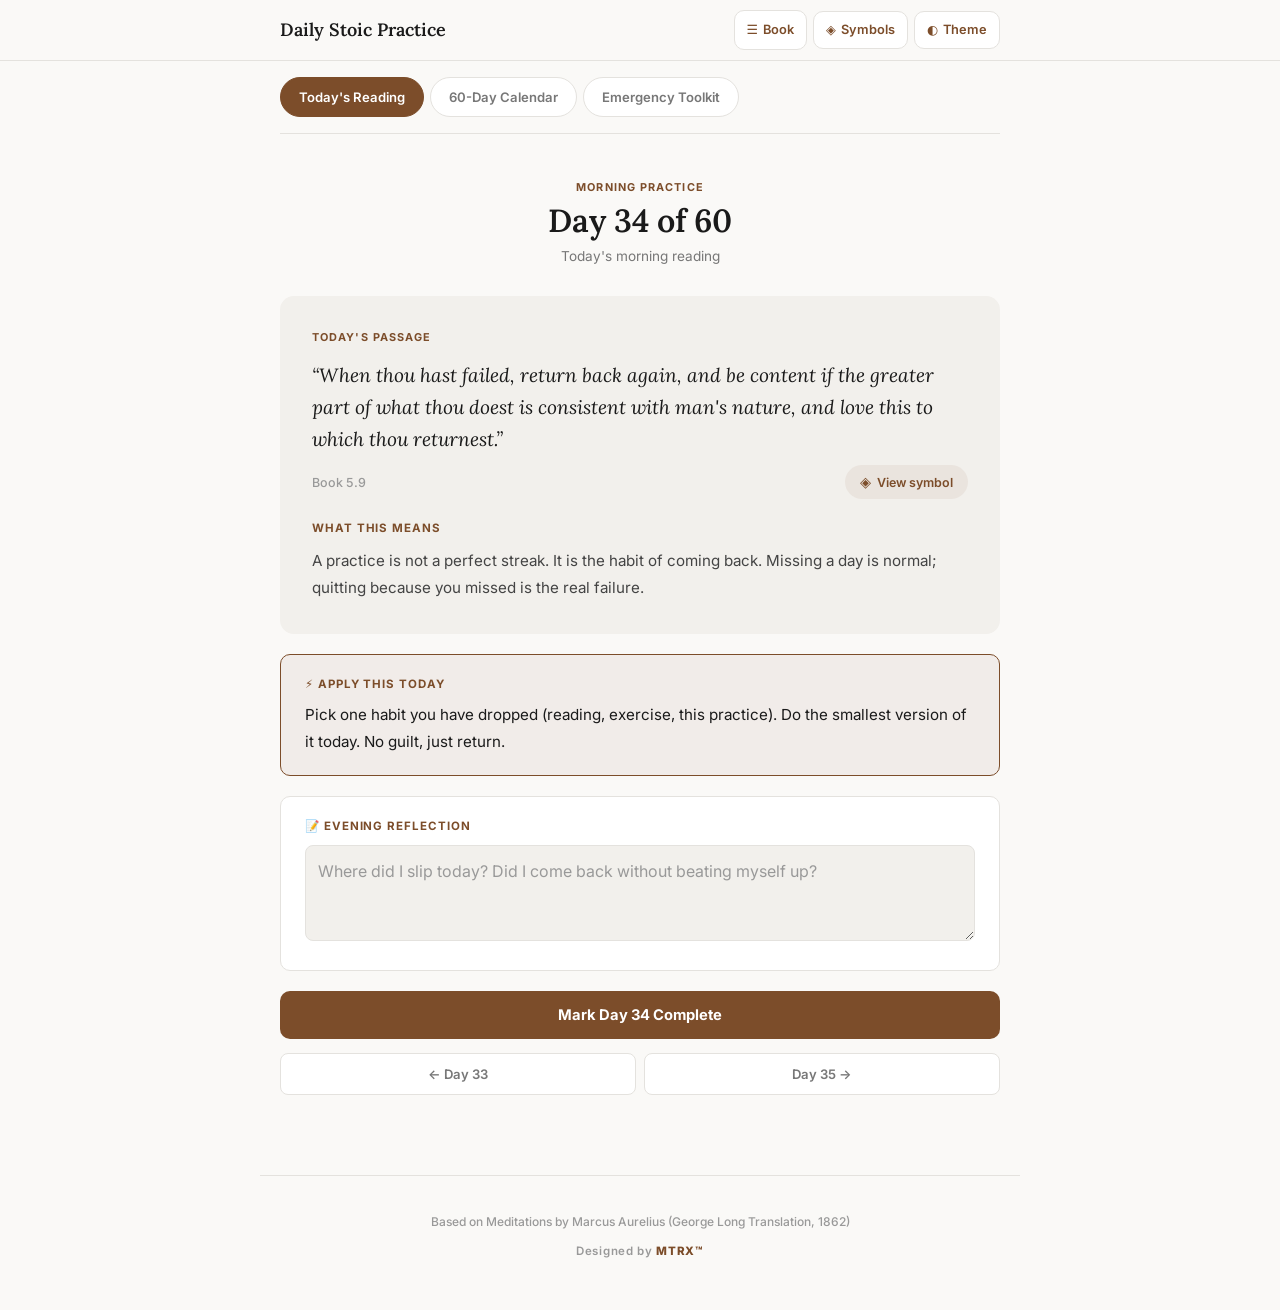
==== commit 7d1e7367: "Add files via upload" ====
--- a/practice.html
+++ b/practice.html
@@ -2,117 +2,120 @@
 <html lang="en">
 <head>
 <meta charset="UTF-8">
-<meta name="viewport" content="width=device-width, initial-scale=1.0">
+<meta name="viewport" content="width=device-width, initial-scale=1.0, viewport-fit=cover">
+<meta name="theme-color" content="#faf9f7">
 <title>Daily Stoic Practice — Meditations</title>
 <script>
 (function(){
-  var t=localStorage.getItem('ma-theme');
-  if(!t){t=window.matchMedia&&window.matchMedia('(prefers-color-scheme:dark)').matches?'dark':'light'}
+  var t=null;try{t=localStorage.getItem('ma-theme')}catch(e){}
+  var map={light:'current',dark:'night'};if(t&&map[t])t=map[t];
+  var ok={simple:1,current:1,night:1,mtrx:1,imperial:1,olive:1};
+  if(!t||!ok[t]){t=window.matchMedia&&window.matchMedia('(prefers-color-scheme:dark)').matches?'night':'current'}
   document.documentElement.setAttribute('data-theme',t);
 })();
 </script>
+<link rel="preconnect" href="https://fonts.googleapis.com"><link rel="preconnect" href="https://fonts.gstatic.com" crossorigin>
 <link href="https://fonts.googleapis.com/css2?family=Inter:wght@300;400;500;600;700&family=Lora:ital,wght@0,400;0,500;0,600;1,400&display=swap" rel="stylesheet">
+<link rel="stylesheet" href="themes.css">
 <style>
 *,*::before,*::after{box-sizing:border-box;margin:0;padding:0}
-html[data-theme="light"]{--bg:#faf9f7;--bg-card:#f2f0ec;--bg-surface:#ffffff;--text:#1a1a1a;--text-mid:#444444;--text-muted:#777777;--text-light:#999999;--accent:#7c4d2a;--accent-bg:rgba(124,77,42,0.07);--border:#e4e2de;--border-light:#eceae6;--shadow:0 1px 4px rgba(0,0,0,0.06);--mode-active-bg:#7c4d2a;--mode-active-text:#fff;--done-bg:#e8f5e9;--done-text:#2e7d32;--done-border:#c8e6c9;--overlay-bg:rgba(0,0,0,0.2)}
-html[data-theme="dark"]{--bg:#111111;--bg-card:#1a1a1a;--bg-surface:#1e1e1e;--text:#e0e0e0;--text-mid:#b0b0b0;--text-muted:#808080;--text-light:#606060;--accent:#d4a06a;--accent-bg:rgba(212,160,106,0.1);--border:#2a2a2a;--border-light:#222;--shadow:0 1px 4px rgba(0,0,0,0.2);--mode-active-bg:#d4a06a;--mode-active-text:#111;--done-bg:rgba(46,125,50,0.12);--done-text:#81c784;--done-border:rgba(46,125,50,0.2);--overlay-bg:rgba(0,0,0,0.5)}
-html{scroll-behavior:smooth}
-body{font-family:'Inter',-apple-system,BlinkMacSystemFont,'Segoe UI',system-ui,sans-serif;background:var(--bg);color:var(--text);line-height:1.7;font-size:17px;-webkit-font-smoothing:antialiased;transition:background 0.25s ease,color 0.25s ease}
+html{scroll-behavior:smooth;-webkit-text-size-adjust:100%}
+body{font-family:var(--f-body);background:var(--bg);color:var(--text);line-height:1.7;font-size:17px;-webkit-font-smoothing:antialiased;transition:background 0.25s ease,color 0.25s ease;overflow-x:hidden}
 a{color:inherit;text-decoration:none}
-.hdr{position:sticky;top:0;z-index:100;background:var(--bg);border-bottom:1px solid var(--border);transition:background 0.25s ease}
-.hdr-inner{max-width:720px;margin:0 auto;padding:12px 20px;display:flex;align-items:center;justify-content:space-between;gap:10px}
-.hdr-brand{font-family:'Lora',Georgia,serif;font-size:1.1rem;font-weight:600;color:var(--text);white-space:nowrap}
-.hdr-right{display:flex;align-items:center;gap:6px}
-.hdr-btn{display:flex;align-items:center;padding:8px 12px;border-radius:8px;border:1px solid var(--border);background:var(--bg-surface);color:var(--accent);cursor:pointer;font-family:inherit;font-size:0.8rem;font-weight:500;gap:4px;transition:all 150ms;white-space:nowrap;text-decoration:none}
+.disp{font-family:var(--f-display);font-weight:var(--d-weight);text-transform:var(--d-case);letter-spacing:var(--d-track)}
+.hdr{position:sticky;top:0;z-index:100;background:var(--bg);border-bottom:1px solid var(--border);transition:background 0.25s ease;padding-top:env(safe-area-inset-top)}
+.hdr-inner{max-width:760px;margin:0 auto;padding:10px 20px;display:flex;align-items:center;justify-content:space-between;gap:10px}
+.hdr-brand{font-family:var(--f-display);font-weight:var(--d-weight);text-transform:var(--d-case);letter-spacing:var(--d-track);font-size:1.12rem;color:var(--text);white-space:nowrap;overflow:hidden;text-overflow:ellipsis}
+.hdr-right{display:flex;align-items:center;gap:6px;flex-shrink:0}
+.hdr-btn{display:flex;align-items:center;justify-content:center;min-height:38px;padding:8px 12px;border-radius:var(--r);border:1px solid var(--border);background:var(--bg-surface);color:var(--accent);cursor:pointer;font-family:inherit;font-size:0.8rem;font-weight:600;gap:5px;transition:all 150ms;white-space:nowrap;text-decoration:none}
 .hdr-btn:hover{background:var(--accent-bg);border-color:var(--accent)}
-.theme-toggle{width:38px;height:38px;display:flex;align-items:center;justify-content:center;border-radius:8px;border:1px solid var(--border);background:var(--bg-surface);color:var(--text-muted);cursor:pointer;font-size:1.15rem;transition:all 150ms}
-.theme-toggle:hover{border-color:var(--accent);color:var(--accent)}
-.wrap{max-width:720px;margin:0 auto;padding:0 20px 80px}
-.tabs{display:flex;gap:4px;padding:16px 0;border-bottom:1px solid var(--border);margin-bottom:32px}
-.tab{font-family:inherit;font-size:0.82rem;font-weight:500;padding:8px 18px;border-radius:24px;border:1px solid var(--border);background:var(--bg-surface);color:var(--text-muted);cursor:pointer;transition:all 150ms}
+.wrap{max-width:760px;margin:0 auto;padding:0 20px 80px}
+.tabs{display:flex;gap:6px;padding:16px 0;border-bottom:1px solid var(--border);margin-bottom:28px;overflow-x:auto;scrollbar-width:none}
+.tabs::-webkit-scrollbar{display:none}
+.tab{font-family:inherit;font-size:0.82rem;font-weight:600;padding:9px 18px;border-radius:999px;border:1px solid var(--border);background:var(--bg-surface);color:var(--text-muted);cursor:pointer;transition:all 150ms;white-space:nowrap;min-height:40px}
 .tab:hover{border-color:var(--accent);color:var(--text)}
 .tab.on{background:var(--mode-active-bg);color:var(--mode-active-text);border-color:var(--mode-active-bg)}
 .sec{display:none}
 .sec.active{display:block}
-.today-header{text-align:center;padding:20px 0 32px}
-.today-ey{font-size:0.68rem;font-weight:600;letter-spacing:0.1em;text-transform:uppercase;color:var(--accent);margin-bottom:6px}
-.today-day{font-family:'Lora',Georgia,serif;font-size:2rem;font-weight:600;margin-bottom:4px}
+.today-header{text-align:center;padding:16px 0 28px}
+.today-ey{font-size:0.68rem;font-weight:700;letter-spacing:0.1em;text-transform:uppercase;color:var(--accent);margin-bottom:6px}
+.today-day{font-size:2rem;margin-bottom:4px;line-height:1.2}
 .today-sub{font-size:0.85rem;color:var(--text-muted)}
-.reading-card{background:var(--bg-card);border-radius:14px;padding:32px;margin-bottom:24px;transition:background 0.25s ease}
-.reading-label{font-size:0.68rem;font-weight:600;letter-spacing:0.1em;text-transform:uppercase;color:var(--accent);margin-bottom:14px}
-.reading-quote{font-family:'Lora',Georgia,serif;font-size:1.2rem;font-style:italic;line-height:1.65;color:var(--text);margin-bottom:10px}
-.reading-src{font-size:0.78rem;font-weight:500;color:var(--text-light);margin-bottom:20px}
-.reading-section{margin-bottom:22px}
-.reading-section h4{font-size:0.72rem;font-weight:600;letter-spacing:0.08em;text-transform:uppercase;color:var(--accent);margin-bottom:8px}
+.reading-card{background:var(--bg-card);border-radius:calc(var(--r) + 4px);padding:32px;margin-bottom:20px;transition:background 0.25s ease}
+.reading-label{font-size:0.68rem;font-weight:700;letter-spacing:0.1em;text-transform:uppercase;color:var(--accent);margin-bottom:14px}
+.reading-quote{font-family:var(--f-quote);font-size:1.2rem;font-style:var(--q-style);line-height:1.65;color:var(--text);margin-bottom:10px}
+.reading-src{display:flex;align-items:center;justify-content:space-between;gap:10px;flex-wrap:wrap;font-size:0.78rem;font-weight:500;color:var(--text-light);margin-bottom:20px}
+.reading-section h4{font-size:0.72rem;font-weight:700;letter-spacing:0.08em;text-transform:uppercase;color:var(--accent);margin-bottom:8px}
 .reading-section p{font-size:0.95rem;line-height:1.8;color:var(--text-mid)}
-.action-card{background:var(--accent-bg);border:1px solid var(--accent);border-radius:12px;padding:20px 24px;margin-bottom:24px}
-.action-card h4{font-size:0.72rem;font-weight:600;letter-spacing:0.08em;text-transform:uppercase;color:var(--accent);margin-bottom:8px}
+.action-card{background:var(--accent-bg);border:1px solid var(--accent);border-radius:var(--r);padding:20px 24px;margin-bottom:20px}
+.action-card h4,.reflection-card h4{font-size:0.72rem;font-weight:700;letter-spacing:0.08em;text-transform:uppercase;color:var(--accent);margin-bottom:8px}
 .action-card p{font-size:0.95rem;line-height:1.75;color:var(--text)}
-.reflection-card{background:var(--bg-surface);border:1px solid var(--border);border-radius:12px;padding:20px 24px;margin-bottom:24px}
-.reflection-card h4{font-size:0.72rem;font-weight:600;letter-spacing:0.08em;text-transform:uppercase;color:var(--accent);margin-bottom:10px}
-.reflection-card textarea{width:100%;min-height:80px;font-family:inherit;font-size:0.92rem;line-height:1.7;color:var(--text);background:var(--bg-card);border:1px solid var(--border);border-radius:8px;padding:12px;resize:vertical;outline:none;transition:border-color 150ms}
+.reflection-card{background:var(--bg-surface);border:1px solid var(--border);border-radius:var(--r);padding:20px 24px;margin-bottom:20px}
+.reflection-card textarea{width:100%;min-height:96px;font-family:inherit;font-size:16px;line-height:1.7;color:var(--text);background:var(--bg-card);border:1px solid var(--border);border-radius:8px;padding:12px;resize:vertical;outline:none;transition:border-color 150ms}
 .reflection-card textarea::placeholder{color:var(--text-light)}
 .reflection-card textarea:focus{border-color:var(--accent)}
-.done-btn{display:block;width:100%;padding:14px;border-radius:10px;border:none;background:var(--mode-active-bg);color:var(--mode-active-text);font-family:inherit;font-size:0.92rem;font-weight:600;cursor:pointer;transition:opacity 150ms;margin-bottom:16px}
+.done-btn{display:block;width:100%;padding:15px;border-radius:var(--r);border:none;background:var(--mode-active-bg);color:var(--mode-active-text);font-family:inherit;font-size:0.92rem;font-weight:700;cursor:pointer;transition:opacity 150ms;margin-bottom:14px}
 .done-btn:hover{opacity:0.9}
 .done-btn.completed{background:var(--done-bg);color:var(--done-text);border:1px solid var(--done-border);cursor:default}
 .nav-btns{display:flex;gap:8px;justify-content:space-between}
-.nav-btn{flex:1;padding:10px;border-radius:8px;border:1px solid var(--border);background:var(--bg-surface);color:var(--text-muted);font-family:inherit;font-size:0.82rem;font-weight:500;cursor:pointer;transition:all 150ms;text-align:center}
+.nav-btn{flex:1;padding:12px;border-radius:8px;border:1px solid var(--border);background:var(--bg-surface);color:var(--text-muted);font-family:inherit;font-size:0.82rem;font-weight:600;cursor:pointer;transition:all 150ms;text-align:center}
 .nav-btn:hover{border-color:var(--accent);color:var(--accent)}
-.cal-grid{display:grid;grid-template-columns:repeat(auto-fill,minmax(90px,1fr));gap:8px;margin-bottom:32px}
-.cal-card{padding:16px 12px;border-radius:10px;border:1px solid var(--border);background:var(--bg-surface);text-align:center;cursor:pointer;transition:all 150ms}
+.cal-head{font-size:0.72rem;font-weight:700;letter-spacing:0.08em;text-transform:uppercase;color:var(--text-muted);margin:6px 0 10px}
+.cal-grid{display:grid;grid-template-columns:repeat(auto-fill,minmax(84px,1fr));gap:8px;margin-bottom:28px}
+.cal-card{padding:14px 10px;border-radius:var(--r);border:1px solid var(--border);background:var(--bg-surface);text-align:center;cursor:pointer;transition:all 150ms;font:inherit;color:inherit}
 .cal-card:hover{border-color:var(--accent);background:var(--accent-bg)}
 .cal-card.today-card{border-color:var(--accent);background:var(--accent-bg)}
 .cal-card.done-card{border-color:var(--done-border);background:var(--done-bg)}
-.cal-num{font-family:'Lora',Georgia,serif;font-size:1.4rem;font-weight:600;color:var(--text);margin-bottom:2px}
-.cal-card.done-card .cal-num{color:var(--done-text)}
-.cal-status{font-size:0.68rem;font-weight:500;color:var(--text-light)}
-.cal-card.done-card .cal-status{color:var(--done-text)}
+.cal-num{font-family:var(--f-display);font-weight:var(--d-weight);font-size:1.35rem;color:var(--text);margin-bottom:2px;line-height:1.2}
+.cal-card.done-card .cal-num,.cal-card.done-card .cal-status{color:var(--done-text)}
+.cal-status{font-size:0.68rem;font-weight:600;color:var(--text-light);min-height:1em}
 .cal-card.today-card .cal-status{color:var(--accent)}
-.progress-bar-wrap{margin-bottom:32px}
-.progress-label{display:flex;justify-content:space-between;font-size:0.78rem;font-weight:500;color:var(--text-muted);margin-bottom:6px}
+.progress-bar-wrap{margin-bottom:28px}
+.progress-label{display:flex;justify-content:space-between;font-size:0.78rem;font-weight:600;color:var(--text-muted);margin-bottom:6px}
 .progress-track{height:8px;background:var(--bg-card);border-radius:4px;overflow:hidden}
 .progress-fill{height:100%;background:var(--accent);border-radius:4px;transition:width 0.4s ease}
-.toolkit-grid{display:grid;grid-template-columns:repeat(auto-fill,minmax(280px,1fr));gap:12px;margin-bottom:32px}
-.toolkit-card{padding:20px;border-radius:12px;border:1px solid var(--border);background:var(--bg-surface);cursor:pointer;transition:all 150ms}
+.toolkit-grid{display:grid;grid-template-columns:repeat(auto-fill,minmax(230px,1fr));gap:12px;margin-bottom:32px}
+.toolkit-card{padding:20px;border-radius:var(--r);border:1px solid var(--border);background:var(--bg-surface);cursor:pointer;transition:all 150ms;text-align:left;font:inherit;color:inherit}
 .toolkit-card:hover{border-color:var(--accent);background:var(--accent-bg)}
 .toolkit-icon{font-size:1.6rem;margin-bottom:8px}
-.toolkit-title{font-size:0.95rem;font-weight:600;margin-bottom:4px;color:var(--text)}
+.toolkit-title{font-size:0.95rem;font-weight:700;margin-bottom:4px;color:var(--text)}
 .toolkit-desc{font-size:0.82rem;color:var(--text-muted);line-height:1.5}
 .toolkit-detail{display:none}
 .toolkit-detail.active{display:block}
-.toolkit-back{font-family:inherit;font-size:0.82rem;font-weight:500;color:var(--accent);background:none;border:none;cursor:pointer;padding:0;margin-bottom:20px}
-.toolkit-back:hover{text-decoration:underline}
-.toolkit-detail h2{font-family:'Lora',Georgia,serif;font-size:1.5rem;font-weight:600;margin-bottom:6px}
-.toolkit-detail .tk-desc{font-size:0.9rem;color:var(--text-muted);margin-bottom:24px;line-height:1.7}
-.tk-passage{padding:20px;background:var(--bg-card);border-radius:10px;margin-bottom:12px;transition:background 0.25s ease}
-.tk-passage .tkq{font-family:'Lora',Georgia,serif;font-size:1.05rem;font-style:italic;line-height:1.65;color:var(--text);margin-bottom:8px}
-.tk-passage .tks{font-size:0.75rem;font-weight:500;color:var(--text-light);margin-bottom:10px}
-.tk-passage .tka{font-size:0.9rem;line-height:1.75;color:var(--text-mid)}
-.ft{max-width:720px;margin:0 auto;padding:36px 20px 48px;border-top:1px solid var(--border);text-align:center}
+.toolkit-back{font-family:inherit;font-size:0.85rem;font-weight:600;color:var(--accent);background:none;border:none;cursor:pointer;padding:6px 0;margin-bottom:16px}
+.toolkit-detail h2{font-size:1.5rem;margin-bottom:6px;line-height:1.3}
+.toolkit-detail .tk-desc{font-size:0.9rem;color:var(--text-muted);margin-bottom:14px;line-height:1.7}
+.tk-sym{margin-bottom:20px}
+.tk-passage{padding:20px;background:var(--bg-card);border-radius:var(--r);margin-bottom:12px;transition:background 0.25s ease}
+.tk-passage .tkq{font-family:var(--f-quote);font-size:1.05rem;font-style:var(--q-style);line-height:1.65;color:var(--text);margin-bottom:8px}
+.tk-passage .tks{font-size:0.75rem;font-weight:600;color:var(--text-light);margin-bottom:10px}
+.tk-passage .tka{font-size:0.92rem;line-height:1.75;color:var(--text-mid)}
+.ft{max-width:760px;margin:0 auto;padding:36px 20px calc(48px + env(safe-area-inset-bottom));border-top:1px solid var(--border);text-align:center}
 .ft p{font-size:0.75rem;font-weight:500;color:var(--text-light)}
-@media(max-width:768px){body{font-size:16px}.hdr-inner{padding:10px 16px}.hdr-brand{font-size:1rem}.hdr-btn{padding:7px 10px;font-size:0.75rem}.hdr-btn .lbl{display:none}.wrap{padding:0 16px 60px}.tabs{gap:3px;flex-wrap:wrap}.tab{padding:7px 14px;font-size:0.78rem}.today-day{font-size:1.6rem}.reading-card{padding:24px 20px}.reading-quote{font-size:1.05rem}.toolkit-grid{grid-template-columns:1fr}.cal-grid{grid-template-columns:repeat(auto-fill,minmax(75px,1fr))}}
-@media(max-width:400px){.tabs{flex-direction:column}.tab{width:100%;text-align:center}.nav-btns{flex-direction:column}}
+@media(max-width:768px){body{font-size:16px}.reading-card{padding:24px 18px}.reading-quote{font-size:1.06rem}.action-card,.reflection-card{padding:18px}.today-day{font-size:1.6rem}}
+@media(max-width:640px){.hdr-inner{padding:8px 14px}.hdr-btn .lbl{display:none}.hdr-btn{padding:8px 10px;min-width:40px}.wrap{padding:0 16px 60px}.tab{padding:8px 14px;font-size:0.8rem}.toolkit-grid{grid-template-columns:1fr 1fr;gap:10px}.toolkit-card{padding:14px}.toolkit-desc{font-size:0.78rem}.cal-grid{grid-template-columns:repeat(5,1fr);gap:6px}.cal-card{padding:10px 4px}.cal-num{font-size:1.1rem}.cal-status{font-size:0.6rem}}
+@media(max-width:400px){.toolkit-grid{grid-template-columns:1fr}.nav-btns{flex-direction:column}.hdr-brand{font-size:0.98rem}}
 </style>
 </head>
 <body>
 <header class="hdr"><div class="hdr-inner">
 <a href="practice.html" class="hdr-brand">Daily Stoic Practice</a>
 <div class="hdr-right">
-<a href="index.html" class="hdr-btn">&#9776; <span class="lbl">Full</span> Book</a>
-<button class="theme-toggle" id="themeToggle" title="Toggle dark mode"></button>
+<a href="index.html" class="hdr-btn" title="Full book">&#9776; <span class="lbl">Book</span></a>
+<button class="hdr-btn" data-open-gallery title="Symbols">&#9672; <span class="lbl">Symbols</span></button>
+<button class="hdr-btn" id="themeBtn" title="Change theme">&#9680; <span class="lbl">Theme</span></button>
 </div>
 </div></header>
 <div class="wrap">
 <div class="tabs">
 <button class="tab on" data-tab="today">Today's Reading</button>
-<button class="tab" data-tab="calendar">30-Day Calendar</button>
+<button class="tab" data-tab="calendar" id="calTab">Calendar</button>
 <button class="tab" data-tab="toolkit">Emergency Toolkit</button>
 </div>
 <div class="sec active" id="sec-today">
 <div class="today-header">
 <div class="today-ey">Morning Practice</div>
-<div class="today-day" id="todayTitle"></div>
+<div class="today-day disp" id="todayTitle"></div>
 <div class="today-sub" id="todaySub"></div>
 </div>
 <div id="todayContent"></div>
@@ -120,130 +123,29 @@
 <div class="sec" id="sec-calendar">
 <div class="today-header">
 <div class="today-ey">Your Progress</div>
-<div class="today-day">30-Day Journey</div>
-<div class="today-sub">One reading per day. Cycles monthly.</div>
+<div class="today-day disp" id="calTitle">Your Journey</div>
+<div class="today-sub">One reading per day. The cycle repeats when you finish.</div>
 </div>
 <div class="progress-bar-wrap">
-<div class="progress-label"><span id="progText">0 of 30 complete</span><span id="progPct">0%</span></div>
+<div class="progress-label"><span id="progText"></span><span id="progPct">0%</span></div>
 <div class="progress-track"><div class="progress-fill" id="progFill"></div></div>
 </div>
-<div class="cal-grid" id="calGrid"></div>
+<div id="calGrid"></div>
 </div>
 <div class="sec" id="sec-toolkit">
 <div class="today-header">
 <div class="today-ey">When You Need It</div>
-<div class="today-day">Emergency Toolkit</div>
+<div class="today-day disp">Emergency Toolkit</div>
 <div class="today-sub">Tap what you are feeling right now.</div>
 </div>
 <div class="toolkit-grid" id="tkGrid"></div>
 <div class="toolkit-detail" id="tkDetail"></div>
 </div>
 </div>
-<footer class="ft"><p>Based on Meditations by Marcus Aurelius (George Long Translation, 1862)</p></footer>
-<script>
-var theme=document.documentElement.getAttribute('data-theme')||'light';
-var tBtn=document.getElementById('themeToggle');
-function setTI(){tBtn.textContent=theme==='light'?'\u263E':'\u2600'}
-setTI();
-tBtn.addEventListener('click',function(){theme=theme==='light'?'dark':'light';document.documentElement.setAttribute('data-theme',theme);localStorage.setItem('ma-theme',theme);setTI()});
-var DAILY=[
-{day:1,quote:'Begin each day by telling yourself: today I shall be meeting with interference, ingratitude, insolence, disloyalty, ill-will, and selfishness, all of them due to the offenders\' ignorance of what is good or evil.',src:'Book 2, Passage 1',explain:'People will frustrate you today. That is guaranteed. But if you expect it in advance, it loses its power to surprise and destabilize you. Their behavior comes from ignorance, not malice.',apply:'Before you start your day, name 3 people or situations that might frustrate you. Decide right now how you will respond calmly.',reflect:'Who tested my patience today? Did I respond from my plan, or did I react?'},
-{day:2,quote:'In the morning when thou risest unwillingly, let this thought be present: I am rising to the work of a human being.',src:'Book 5, Passage 1',explain:'You were not born to be comfortable. You were born to contribute. The work you do IS the point of being alive.',apply:'When your alarm goes off, say out loud: "I am rising to do the work of a human being." Do not check your phone first.',reflect:'Did I get up with purpose today, or did I drift into the day?'},
-{day:3,quote:'You have power over your mind, not outside events. Realize this, and you will find strength.',src:'Book 6, Passage 2',explain:'You cannot control what happens to you. You can always control how you respond.',apply:'List your current worries. Circle only the ones you can actually control. For everything else, write "not mine" next to it.',reflect:'Where did I waste energy on things outside my control today?'},
-{day:4,quote:'The impediment to action advances action. What stands in the way becomes the way.',src:'Book 5, Passage 4',explain:'Every problem you face is not blocking your path; it IS your path. The obstacle is the raw material of your growth.',apply:'Name one problem you have been avoiding. Write down one specific thing it is teaching you. Work on it for 20 minutes today.',reflect:'What obstacle did I face today? What did it teach me?'},
-{day:5,quote:'Choose not to be harmed, and you will not feel harmed. Do not feel harmed, and you have not been.',src:'Book 4, Passage 2',explain:'Harm is a choice you make internally. Your reaction is what makes something an injury or a non-event.',apply:'If someone says something hurtful today, pause for 3 seconds. Consciously choose: "This does not harm me."',reflect:'Was there a moment today where I chose not to be harmed?'},
-{day:6,quote:'The soul becomes dyed with the colour of its thoughts.',src:'Book 5, Passage 3',explain:'Whatever you think about all day is what you become.',apply:'Set 3 alarms for random times today. When each goes off, notice what you were thinking. If negative, replace it.',reflect:'What was the dominant color of my thoughts today?'},
-{day:7,quote:'Waste no more time arguing about what a good man should be. Be one.',src:'Book 10, Passage 1',explain:'Stop debating or planning to be better. Just act.',apply:'Do one genuinely kind thing today without telling anyone about it.',reflect:'Did I practice goodness today, or just think about it?'},
-{day:8,quote:'Very little is needed to make a happy life; it is all within yourself, in your way of thinking.',src:'Book 7, Passage 3',explain:'Happiness is not about getting more. It is about needing less.',apply:'Write down 5 things you already have that make your life good. Carry the list and read it if your mood drops.',reflect:'Did I chase something external for happiness today, or did I find it in what I already have?'},
-{day:9,quote:'The best revenge is not to be like your enemy.',src:'Book 6, Passage 1',explain:'Becoming petty or cruel in return means they have won. They turned you into them.',apply:'Think of someone who wronged you. Instead of revenge, do the exact opposite of what they did, but to someone else.',reflect:'Did I let anyone pull me down to their level today?'},
-{day:10,quote:'If you are distressed by anything external, the pain is not due to the thing itself, but to your estimate of it; and this you have the power to revoke at any moment.',src:'Book 8, Passage 1',explain:'Nothing outside you has the power to hurt you emotionally on its own. It is your interpretation that causes the pain.',apply:'Name one thing stressing you. Write the story you are telling yourself about it. Now write a completely different interpretation.',reflect:'Did I catch myself adding a painful story to a neutral event today?'},
-{day:11,quote:'Think of yourself as dead. You have lived your life. Now take what\'s left and live it properly.',src:'Book 7, Passage 1',explain:'Imagine you already died and everything from this point forward is bonus time.',apply:'Pretend you died yesterday. What is the ONE thing you would do today if this were truly extra time? Do that thing.',reflect:'If today was truly bonus time, did I spend it well?'},
-{day:12,quote:'How much more grievous are the consequences of anger than the causes of it.',src:'Book 6, Passage 3',explain:'The anger probably cost you more than the thing that triggered it.',apply:'If you feel anger rising today, ask: "What will this anger cost me?" Wait 60 seconds.',reflect:'Did anger visit me today? What did it almost cost me?'},
-{day:13,quote:'Since it is possible that thou mayest depart from life this very moment, regulate every act and thought accordingly.',src:'Book 2, Passage 2',explain:'You could die today. Not as a scary thought, but as a priority filter.',apply:'Send a message to someone who matters to you. Tell them specifically why they matter.',reflect:'If today had been my last, would I be at peace with how I spent it?'},
-{day:14,quote:'Dwell on the beauty of life. Watch the stars, and see yourself running with them.',src:'Book 7, Passage 2',explain:'Do not get so lost in problems that you forget to notice the actual world around you.',apply:'Spend 10 minutes outside today with no phone. Just observe.',reflect:'Did I notice beauty today? Where did I find it?'},
-{day:15,quote:'Everything we hear is an opinion, not a fact. Everything we see is a perspective, not the truth.',src:'Book 8, Passage 3',explain:'Every piece of information you receive has been filtered through biases.',apply:'Catch yourself stating an opinion as fact at least once today. Rephrase it with "I think" or "my view is."',reflect:'Did I mistake any opinion for truth today?'},
-{day:16,quote:'When you are offended at any man\'s fault, immediately turn to yourself and reflect in what manner you yourself have erred.',src:'Book 9, Passage 2',explain:'Before judging someone, check yourself. You have probably done the same thing.',apply:'Before judging anyone today, find one way you have done the same thing.',reflect:'Who did I judge today? Was I being fair?'},
-{day:17,quote:'Accept the things to which fate binds you, and love the people with whom fate brings you together, and do so with all your heart.',src:'Book 6, Passage 4',explain:'Stop fighting your circumstances. Play the cards you have with everything you have got.',apply:'Name one thing about your current life you have been resisting. Fully accept it today.',reflect:'What did I resist today? What did I accept? Which felt better?'},
-{day:18,quote:'Do not act as if thou wert going to live ten thousand years. Death hangs over thee. While thou livest, while it is in thy power, be good.',src:'Book 2, Passage 3',explain:'Stop planning to be good "someday." Your power is always and only in the present.',apply:'Identify one thing you have been meaning to do for weeks. Take the first step today.',reflect:'What did I stop postponing today?'},
-{day:19,quote:'Be like the cliff against which the waves continually break; but it stands firm, and tames the fury of the water around it.',src:'Book 8, Passage 6',explain:'When life hits you repeatedly, do not fight every wave. Just stand.',apply:'When something goes wrong today, do not react for 10 full seconds. Just breathe and be the cliff.',reflect:'Did chaos come at me today? Did I react, or did I stand firm?'},
-{day:20,quote:'When you arise in the morning, think of what a precious privilege it is to be alive, to breathe, to think, to enjoy, to love.',src:'Book 7, Passage 5',explain:'Starting the day from gratitude instead of anxiety changes everything downstream.',apply:'Before getting out of bed, take 3 slow breaths and say: "Being alive is the privilege. Everything else is extra."',reflect:'Did I start from gratitude today or from anxiety?'},
-{day:21,quote:'Today I escaped anxiety. Or no, I discarded it, because it was within me, in my own perceptions, not outside.',src:'Book 8, Passage 4',explain:'Anxiety is something you carry by choice. What you carry, you can put down.',apply:'If you feel anxious, say: "I am choosing to carry this. I can also put it down." Relax your shoulders, unclench your jaw.',reflect:'Did I carry unnecessary anxiety today? Was I able to put any of it down?'},
-{day:22,quote:'He who does wrong does wrong against himself. He who acts unjustly acts unjustly to himself, because he makes himself bad.',src:'Book 9, Passage 1',explain:'When someone cheats or acts cruelly, the primary victim is themselves.',apply:'Think of someone who hurt you. Imagine living inside their mind 24/7. Feel compassion for the person who has to be them.',reflect:'Did I see any wrongdoer as a victim of their own choices today?'},
-{day:23,quote:'It is not death that a man should fear, but he should fear never beginning to live.',src:'Book 12, Passage 2',explain:'Death is not the tragedy. The tragedy is reaching the end and realizing you never started.',apply:'What is one thing you would do if you were not afraid? Take the smallest possible step toward it today.',reflect:'What fear held me back today? Did I take even one small step through it?'},
-{day:24,quote:'Do not waste the remainder of thy life in thoughts about others.',src:'Book 3, Passage 4',explain:'Every minute spent comparing yourself to others is stolen from your own work.',apply:'Block all social media for 4 hours today. Use that time on your own work.',reflect:'How much of my attention went to others today versus my own work?'},
-{day:25,quote:'The object of life is not to be on the side of the majority, but to escape finding oneself in the ranks of the insane.',src:'Book 12, Passage 5',explain:'Just because everyone does something does not make it right.',apply:'Identify one belief or habit you hold just because everyone around you does. Question it honestly today.',reflect:'Where am I following the crowd instead of thinking for myself?'},
-{day:26,quote:'Never value anything as profitable to thyself which shall compel thee to break thy promise, to lose thy self-respect, to hate any man, to suspect, to curse, to act the hypocrite, to desire anything that needs walls or curtains.',src:'Book 3, Passage 3',explain:'If getting something requires compromising who you are, it is not profitable.',apply:'If any opportunity today requires even a small compromise of your integrity, walk away.',reflect:'Was my integrity tested today? Did I protect it?'},
-{day:27,quote:'Persuade me or prove to me that I am wrong in thought or deed, and I will gladly change. For I seek the truth, which has never yet harmed anyone.',src:'Book 11, Passage 3',explain:'Most people defend their opinions like territory. Marcus says: show me I am wrong and I will thank you.',apply:'In your next disagreement, ask: "What if they are right and I am wrong?" Hold that possibility open for 30 seconds.',reflect:'Did I defend an opinion today, or did I seek truth?'},
-{day:28,quote:'Loss is nothing else but change, and change is Nature\'s delight.',src:'Book 6, Passage 6',explain:'Everything you have lost was just a change of form. Nature thrives on change.',apply:'Something you recently lost? Find one concrete way it created space for something new.',reflect:'What changed in my life recently that I was resisting?'},
-{day:29,quote:'Receive without conceit, release without struggle.',src:'Book 7, Passage 7',explain:'When good things come, enjoy them without bragging. When they leave, let them go without clinging.',apply:'If something good happens today, enjoy it quietly. If something bad happens, let it pass without dramatizing it.',reflect:'Did I cling to anything today, good or bad?'},
-{day:30,quote:'Pass then through this little space of time conformably to nature, and end thy journey in content, just as an olive falls off when it is ripe, blessing nature who produced it, and thanking the tree on which it grew.',src:'Book 12, Passage 6',explain:'This is how Marcus envisions a good death: naturally, gently, with gratitude.',apply:'Live today as if it were your last, but calmly. At the end of the day, say: "Thank you for the tree."',reflect:'If this were my final day, what would I want to have felt? Did I feel that today?'}
-];
-var TOOLKIT=[
-{id:'angry',icon:'\uD83D\uDD25',title:'I Am Angry',desc:'When rage is clouding your judgment.',passages:[{q:'How much more grievous are the consequences of anger than the causes of it.',s:'Book 6',a:'Your anger will cost more than whatever triggered it. Before you act, ask: "What will this anger cost me in 10 minutes? 10 days? 10 years?"'},{q:'The best revenge is not to be like your enemy.',s:'Book 6',a:'They acted from their worst self. If you retaliate, you become them. Stay who you are.'},{q:'When you are offended at any man\'s fault, immediately turn to yourself and reflect in what manner you yourself have erred.',s:'Book 9',a:'You have done similar things. Finding your own version of their flaw dissolves the self-righteousness that fuels anger.'},{q:'Begin each day by telling yourself: today I shall be meeting with interference, ingratitude, insolence, disloyalty, ill-will, and selfishness.',s:'Book 2',a:'You should have expected this. The anger comes from surprise. Remove the surprise, remove the anger.'}]},
-{id:'procrastinating',icon:'\u23F3',title:'I Am Procrastinating',desc:'When resistance is winning.',passages:[{q:'In the morning when thou risest unwillingly, let this thought be present: I am rising to the work of a human being.',s:'Book 5',a:'You were not born for comfort. You were born to contribute.'},{q:'Waste no more time arguing about what a good man should be. Be one.',s:'Book 10',a:'Close the planning, open the work. Five minutes of doing beats five hours of thinking about doing.'},{q:'Do not act as if thou wert going to live ten thousand years.',s:'Book 2',a:'You do not have infinite time. Start now, start badly, but start.'},{q:'The impediment to action advances action. What stands in the way becomes the way.',s:'Book 5',a:'The very thing you are avoiding is the thing that will grow you the most. The resistance IS the workout.'}]},
-{id:'anxious',icon:'\uD83C\uDF00',title:'I Am Anxious',desc:'When your mind will not stop spiraling.',passages:[{q:'Today I escaped anxiety. Or no, I discarded it, because it was within me, in my own perceptions, not outside.',s:'Book 8',a:'Anxiety is not chasing you. You are carrying it. Right now: unclench your jaw, drop your shoulders, take one slow breath.'},{q:'If you are distressed by anything external, the pain is not due to the thing itself, but to your estimate of it.',s:'Book 8',a:'The situation is neutral. Your story about it is what hurts. Can you write a different story?'},{q:'It is in thy power whenever thou shalt choose to retire into thyself.',s:'Book 2',a:'Close your eyes for 30 seconds. The retreat is already built inside you.'},{q:'Of human life the time is a point, and the substance is in a flux.',s:'Book 2',a:'Zoom out. Way out. Your anxious moment is a speck on a speck. This too will be swept downstream.'}]},
-{id:'wronged',icon:'\u2694\uFE0F',title:'Someone Wronged Me',desc:'When you have been treated unfairly.',passages:[{q:'He who does wrong does wrong against himself. He who acts unjustly acts unjustly to himself, because he makes himself bad.',s:'Book 9',a:'They are already paying the price. They have to live inside a mind that chose dishonesty. Revenge is redundant.'},{q:'Choose not to be harmed, and you will not feel harmed.',s:'Book 4',a:'Their action is over. Your suffering is self-imposed from this point on.'},{q:'It is peculiar to man to love even those who do wrong. They are kinsmen, and they do wrong through ignorance.',s:'Book 11',a:'They did not know better. Understanding why someone acted badly makes forgiveness rational, not weak.'},{q:'Never value anything as profitable which shall compel thee to hate any man.',s:'Book 3',a:'If holding this grudge costs you peace, it is too expensive.'}]},
-{id:'approval',icon:'\uD83C\uDFAD',title:'I Am Chasing Approval',desc:'When you need others to validate you.',passages:[{q:'Everything which is in any way beautiful is beautiful in itself, and terminates in itself, not having praise as part of itself.',s:'Book 4',a:'Good work does not need applause. Do the work. Let it speak.'},{q:'How much trouble he avoids who does not look to see what his neighbour says or does or thinks.',s:'Book 4',a:'The less you care what they think, the more impressive you become.'},{q:'The object of life is not to be on the side of the majority, but to escape finding oneself in the ranks of the insane.',s:'Book 12',a:'If you are adjusting your behavior to fit what others expect, you are performing their life, not yours.'},{q:'A man should be upright, not be kept upright.',s:'Book 4',a:'Build internal scaffolding. Your own standards, your own discipline, your own approval.'}]},
-{id:'stuck',icon:'\u26D3\uFE0F',title:'I Feel Stuck',desc:'When nothing seems to be working.',passages:[{q:'The impediment to action advances action. What stands in the way becomes the way.',s:'Book 5',a:'The wall is not the end of the path. It IS the path.'},{q:'Do not think that what is hard for thee to master is impossible for man; but if a thing is possible and proper to man, deem it attainable by thee.',s:'Book 5',a:'If any human has ever done it, the capacity exists in you.'},{q:'All those things at which thou wishest to arrive by a circuitous road, thou canst have now, if thou dost not refuse them to thyself.',s:'Book 12',a:'You are overcomplicating it. What is the one next action? Just do that.'},{q:'Always run to the short way; and the short way is the natural.',s:'Book 10',a:'Stop optimizing. The obvious next step is usually the right one. Move.'}]},
-{id:'afraid',icon:'\uD83C\uDF11',title:'I Am Afraid',desc:'When fear is holding you back.',passages:[{q:'It is not death that a man should fear, but he should fear never beginning to live.',s:'Book 12',a:'What are you more afraid of: the risk, or the regret?'},{q:'Nothing happens to any man which he is not formed by nature to bear.',s:'Book 4',a:'Your track record of getting through hard things is 100%.'},{q:'Since it is possible that thou mayest depart from life this very moment, regulate every act and thought accordingly.',s:'Book 2',a:'If your time is finite, is fear really how you want to spend it?'},{q:'Think of yourself as dead. You have lived your life. Now take what\'s left and live it properly.',s:'Book 7',a:'Dead people have no fear. You already got more than you were owed. Now play free.'}]},
-{id:'unmotivated',icon:'\uD83D\uDCA4',title:'I Lost Motivation',desc:'When you do not feel like doing anything.',passages:[{q:'Dost thou not see the little plants, the little birds, the ants, the spiders, the bees working together to put in order their several parts of the universe?',s:'Book 5',a:'Ants do not need motivation. Your nature is to create and contribute. Stop waiting to feel like it.'},{q:'When you arise in the morning, think of what a precious privilege it is to be alive, to breathe, to think, to enjoy, to love.',s:'Book 7',a:'Reframe: you GET to work, not you HAVE to.'},{q:'Do not act as if thou wert going to live ten thousand years. While thou livest, while it is in thy power, be good.',s:'Book 2',a:'Motivation is a luxury. Start the work, and let the momentum create the motivation.'},{q:'The soul becomes dyed with the colour of its thoughts.',s:'Book 5',a:'Choose a different thought. "I am doing this anyway" changes the dye.'}]}
-];
-var completed=[];try{completed=JSON.parse(localStorage.getItem('ma-done')||'[]')}catch(e){completed=[]}
-var reflections={};try{reflections=JSON.parse(localStorage.getItem('ma-ref')||'{}')}catch(e){reflections={}}
-var currentDay=((Math.floor(Date.now()/86400000))%30)+1;
-function saveDone(){try{localStorage.setItem('ma-done',JSON.stringify(completed))}catch(e){}}
-function saveRef(){try{localStorage.setItem('ma-ref',JSON.stringify(reflections))}catch(e){}}
-function esc(s){var d=document.createElement('div');d.appendChild(document.createTextNode(s));return d.innerHTML}
-var tabs=document.querySelectorAll('.tab');
-var secs=document.querySelectorAll('.sec');
-for(var ti=0;ti<tabs.length;ti++){tabs[ti].addEventListener('click',function(){for(var i=0;i<tabs.length;i++){tabs[i].classList.remove('on');secs[i].classList.remove('active')}this.classList.add('on');document.getElementById('sec-'+this.getAttribute('data-tab')).classList.add('active');if(this.getAttribute('data-tab')==='toolkit'){document.getElementById('tkGrid').style.display='';document.getElementById('tkDetail').classList.remove('active')}});}
-function showDay(d){
-  var r=DAILY[d-1];
-  document.getElementById('todayTitle').textContent='Day '+d+' of 30';
-  document.getElementById('todaySub').textContent=d===currentDay?'Today\'s morning reading':'Reading for Day '+d;
-  var isDone=completed.indexOf(d)!==-1;
-  var ref=reflections[d]||'';
-  var h='<div class="reading-card"><div class="reading-label">Today\'s Passage</div><p class="reading-quote">\u201C'+esc(r.quote)+'\u201D</p><div class="reading-src">'+r.src+'</div><div class="reading-section"><h4>What This Means</h4><p>'+esc(r.explain)+'</p></div></div>';
-  h+='<div class="action-card"><h4>\u26A1 Apply This Today</h4><p>'+esc(r.apply)+'</p></div>';
-  h+='<div class="reflection-card"><h4>\uD83D\uDCDD Evening Reflection</h4><textarea id="refInput" placeholder="'+esc(r.reflect)+'">'+esc(ref)+'</textarea></div>';
-  h+='<button class="done-btn'+(isDone?' completed':'')+'" id="doneBtn">'+(isDone?'\u2713 Day '+d+' Complete':'Mark Day '+d+' Complete')+'</button>';
-  h+='<div class="nav-btns">';
-  if(d>1)h+='<button class="nav-btn" data-go="'+(d-1)+'">\u2190 Day '+(d-1)+'</button>';
-  if(d<30)h+='<button class="nav-btn" data-go="'+(d+1)+'">Day '+(d+1)+' \u2192</button>';
-  h+='</div>';
-  var ct=document.getElementById('todayContent');ct.innerHTML=h;
-  document.getElementById('doneBtn').addEventListener('click',function(){if(completed.indexOf(d)===-1){completed.push(d);saveDone()}this.classList.add('completed');this.textContent='\u2713 Day '+d+' Complete';buildCal();});
-  document.getElementById('refInput').addEventListener('input',function(){reflections[d]=this.value;saveRef()});
-  var navs=ct.querySelectorAll('.nav-btn');for(var ni=0;ni<navs.length;ni++){navs[ni].addEventListener('click',function(){showDay(parseInt(this.getAttribute('data-go')));window.scrollTo({top:0,behavior:'smooth'})})}
-}
-showDay(currentDay);
-function buildCal(){
-  var g=document.getElementById('calGrid');var h='';var doneCount=completed.length;
-  for(var i=1;i<=30;i++){var isDone=completed.indexOf(i)!==-1;var isToday=i===currentDay;var cls='cal-card'+(isDone?' done-card':'')+(isToday?' today-card':'');h+='<div class="'+cls+'" data-day="'+i+'"><div class="cal-num">'+i+'</div><div class="cal-status">'+(isDone?'\u2713 Done':(isToday?'Today':''))+'</div></div>';}
-  g.innerHTML=h;
-  var cards=g.querySelectorAll('.cal-card');for(var ci=0;ci<cards.length;ci++){cards[ci].addEventListener('click',function(){var d=parseInt(this.getAttribute('data-day'));showDay(d);for(var t=0;t<tabs.length;t++){tabs[t].classList.remove('on');secs[t].classList.remove('active')}tabs[0].classList.add('on');secs[0].classList.add('active');window.scrollTo({top:0,behavior:'smooth'});})}
-  document.getElementById('progText').textContent=doneCount+' of 30 complete';document.getElementById('progPct').textContent=Math.round(doneCount/30*100)+'%';document.getElementById('progFill').style.width=Math.round(doneCount/30*100)+'%';
-}
-buildCal();
-function buildToolkit(){
-  var g=document.getElementById('tkGrid');var h='';
-  for(var i=0;i<TOOLKIT.length;i++){var t=TOOLKIT[i];h+='<div class="toolkit-card" data-tk="'+t.id+'"><div class="toolkit-icon">'+t.icon+'</div><div class="toolkit-title">'+t.title+'</div><div class="toolkit-desc">'+t.desc+'</div></div>';}
-  g.innerHTML=h;
-  var cards=g.querySelectorAll('.toolkit-card');for(var ci=0;ci<cards.length;ci++){cards[ci].addEventListener('click',function(){showToolkit(this.getAttribute('data-tk'))})}
-}
-function showToolkit(id){
-  var t;for(var i=0;i<TOOLKIT.length;i++){if(TOOLKIT[i].id===id){t=TOOLKIT[i];break}}
-  if(!t)return;
-  document.getElementById('tkGrid').style.display='none';
-  var det=document.getElementById('tkDetail');
-  var h='<button class="toolkit-back">\u2190 Back to toolkit</button><h2>'+t.icon+' '+t.title+'</h2><p class="tk-desc">'+t.desc+' Here is what Marcus would tell you.</p>';
-  for(var j=0;j<t.passages.length;j++){var p=t.passages[j];h+='<div class="tk-passage"><p class="tkq">\u201C'+esc(p.q)+'\u201D</p><div class="tks">'+p.s+'</div><p class="tka">'+esc(p.a)+'</p></div>';}
-  det.innerHTML=h;det.classList.add('active');
-  det.querySelector('.toolkit-back').addEventListener('click',function(){det.classList.remove('active');document.getElementById('tkGrid').style.display='';});
-  window.scrollTo({top:0,behavior:'smooth'});
-}
-buildToolkit();
-</script>
+<footer class="ft"><p>Based on Meditations by Marcus Aurelius (George Long Translation, 1862)</p><span class="mtrx-credit">Designed by <b>MTRX&trade;</b></span></footer>
+<script src="theme.js"></script>
+<script src="practice-data.js"></script>
+<script src="practice.js"></script>
 <script src="toolkit-extra.js"></script>
 </body>
-</html>+</html>
--- a/themes.css
+++ b/themes.css
@@ -0,0 +1,89 @@
+/* ============================================================
+   Meditations: shared theme layer (logic lives in theme.js)
+   Themes: simple · current · night · mtrx · imperial · olive
+   ============================================================ */
+:root{
+  --f-body:'Inter',-apple-system,BlinkMacSystemFont,'Segoe UI',system-ui,sans-serif;
+  --f-display:'Lora',Georgia,serif;
+  --f-quote:'Lora',Georgia,serif;
+  --q-style:italic;--d-weight:600;--d-case:none;--d-track:0;
+  --r:10px;--hdr-h:58px;
+}
+html[data-theme="current"]{--bg:#faf9f7;--bg-card:#f2f0ec;--bg-surface:#ffffff;--text:#1a1a1a;--text-mid:#444444;--text-muted:#777777;--text-light:#999999;--accent:#7c4d2a;--accent-bg:rgba(124,77,42,0.07);--accent-hover:#5e3a1f;--border:#e4e2de;--border-light:#eceae6;--highlight-bg:rgba(200,170,80,0.25);--shadow-color:rgba(0,0,0,0.06);--overlay-bg:rgba(0,0,0,0.25);--mode-active-bg:#7c4d2a;--mode-active-text:#ffffff;--btt-bg:#1a1a1a;--btt-color:#faf9f7;--done-bg:#e8f5e9;--done-text:#2e7d32;--done-border:#c8e6c9}
+html[data-theme="night"]{--bg:#111111;--bg-card:#1a1a1a;--bg-surface:#1e1e1e;--text:#e0e0e0;--text-mid:#b0b0b0;--text-muted:#808080;--text-light:#606060;--accent:#d4a06a;--accent-bg:rgba(212,160,106,0.1);--accent-hover:#e0b88a;--border:#2a2a2a;--border-light:#222222;--highlight-bg:rgba(212,160,106,0.2);--shadow-color:rgba(0,0,0,0.35);--overlay-bg:rgba(0,0,0,0.6);--mode-active-bg:#d4a06a;--mode-active-text:#111111;--btt-bg:#e0e0e0;--btt-color:#111111;--done-bg:rgba(46,125,50,0.12);--done-text:#81c784;--done-border:rgba(46,125,50,0.25)}
+html[data-theme="simple"]{--bg:#ffffff;--bg-card:#f6f6f6;--bg-surface:#ffffff;--text:#111111;--text-mid:#3a3a3a;--text-muted:#6b6b6b;--text-light:#9a9a9a;--accent:#111111;--accent-bg:rgba(0,0,0,0.05);--accent-hover:#000000;--border:#e6e6e6;--border-light:#f0f0f0;--highlight-bg:rgba(255,214,0,0.35);--shadow-color:rgba(0,0,0,0.06);--overlay-bg:rgba(0,0,0,0.3);--mode-active-bg:#111111;--mode-active-text:#ffffff;--btt-bg:#111111;--btt-color:#ffffff;--done-bg:#eef7ee;--done-text:#2e7d32;--done-border:#cfe8cf;--f-display:'Inter',system-ui,sans-serif;--f-quote:'Lora',Georgia,serif;--q-style:normal;--d-weight:700;--d-track:-0.02em;--r:6px}
+html[data-theme="mtrx"]{--bg:#ECEAE4;--bg-card:#E1DED6;--bg-surface:#F7F6F2;--text:#000000;--text-mid:#2F3E46;--text-muted:#6E7180;--text-light:#8E909C;--accent:#E0601A;--accent-bg:rgba(237,105,29,0.11);--accent-hover:#c45212;--border:#BCBFCC;--border-light:#d5d6dc;--highlight-bg:rgba(237,105,29,0.25);--shadow-color:rgba(0,0,0,0.1);--overlay-bg:rgba(0,0,0,0.4);--mode-active-bg:#000000;--mode-active-text:#ECEAE4;--btt-bg:#ED691D;--btt-color:#000000;--done-bg:rgba(105,113,50,0.14);--done-text:#697132;--done-border:rgba(105,113,50,0.35);--f-body:'Nunito Sans',system-ui,sans-serif;--f-display:'Tanker','Nunito Sans',sans-serif;--f-quote:'Nunito Sans',system-ui,sans-serif;--q-style:italic;--d-weight:400;--d-case:uppercase;--d-track:0.02em;--r:4px}
+html[data-theme="imperial"]{--bg:#17111f;--bg-card:#221a2d;--bg-surface:#1d1626;--text:#f1e9d8;--text-mid:#cfc4b0;--text-muted:#9a8fa8;--text-light:#74697f;--accent:#d8b45c;--accent-bg:rgba(216,180,92,0.1);--accent-hover:#e8c877;--border:#33283f;--border-light:#2a2134;--highlight-bg:rgba(216,180,92,0.22);--shadow-color:rgba(0,0,0,0.45);--overlay-bg:rgba(5,2,10,0.65);--mode-active-bg:#d8b45c;--mode-active-text:#17111f;--btt-bg:#d8b45c;--btt-color:#17111f;--done-bg:rgba(129,199,132,0.12);--done-text:#9fd49f;--done-border:rgba(129,199,132,0.25);--f-display:'Cinzel',Georgia,serif;--f-quote:'Cormorant Garamond',Georgia,serif;--d-weight:600;--d-track:0.03em;--r:8px}
+html[data-theme="olive"]{--bg:#f4f2e8;--bg-card:#e9e6d6;--bg-surface:#fbfaf4;--text:#23261a;--text-mid:#474b38;--text-muted:#72765f;--text-light:#9a9d86;--accent:#5d6b2a;--accent-bg:rgba(93,107,42,0.09);--accent-hover:#46521e;--border:#dcd8c4;--border-light:#e7e4d3;--highlight-bg:rgba(176,160,60,0.28);--shadow-color:rgba(40,45,20,0.08);--overlay-bg:rgba(20,22,10,0.35);--mode-active-bg:#5d6b2a;--mode-active-text:#fbfaf4;--btt-bg:#23261a;--btt-color:#f4f2e8;--done-bg:rgba(93,107,42,0.12);--done-text:#4d5a20;--done-border:rgba(93,107,42,0.3);--f-display:'Cormorant Garamond',Georgia,serif;--f-quote:'Cormorant Garamond',Georgia,serif;--r:12px}
+
+/* Theme-specific flavour */
+html[data-theme="mtrx"] .hdr{border-bottom:2px solid #000}
+html[data-theme="mtrx"] .hero h1{letter-spacing:0.04em}
+html[data-theme="imperial"] .hero h1,html[data-theme="olive"] .hero h1{font-size:3rem}
+html[data-theme="imperial"] .q-font,html[data-theme="olive"] .q-font{font-size:1.12em}
+html[data-theme="simple"] .passage.highlighted{background:transparent}
+
+/* ---------- Theme picker ---------- */
+.tp-wrap{position:fixed;inset:0;z-index:400;display:none}
+.tp-wrap.on{display:block}
+.tp-scrim{position:absolute;inset:0;background:transparent}
+.tp{position:absolute;top:calc(var(--hdr-h) + 6px);right:max(12px,calc((100vw - 760px)/2));width:280px;background:var(--bg-surface);border:1px solid var(--border);border-radius:calc(var(--r) + 4px);box-shadow:0 12px 40px var(--shadow-color);padding:14px}
+.tp h4{font-family:var(--f-body);font-size:0.68rem;font-weight:700;letter-spacing:0.1em;text-transform:uppercase;color:var(--accent);margin:2px 4px 10px}
+.tp-grid{display:grid;grid-template-columns:1fr 1fr;gap:8px}
+.tp-opt{display:flex;align-items:center;gap:8px;padding:10px;border-radius:var(--r);border:1px solid var(--border);background:var(--bg);color:var(--text);cursor:pointer;font-family:var(--f-body);font-size:0.82rem;font-weight:600;text-align:left;min-height:44px}
+.tp-opt:hover{border-color:var(--accent)}
+.tp-opt.on{border-color:var(--accent);box-shadow:0 0 0 2px var(--accent-bg)}
+.tp-sw{width:22px;height:22px;border-radius:50%;flex-shrink:0;border:1px solid rgba(128,128,128,0.35)}
+@media(max-width:640px){.tp{top:auto;bottom:0;left:0;right:0;width:auto;border-radius:18px 18px 0 0;padding:16px 16px calc(18px + env(safe-area-inset-bottom))}.tp-scrim{background:var(--overlay-bg)}}
+
+/* ---------- Symbol buttons ---------- */
+.sym-btn{display:inline-flex;align-items:center;gap:6px;font-family:var(--f-body);font-size:0.78rem;font-weight:600;color:var(--accent);background:var(--accent-bg);border:1px solid transparent;border-radius:999px;padding:6px 14px;cursor:pointer;transition:border-color 150ms;min-height:34px}
+.sym-btn:hover{border-color:var(--accent)}
+.sym-btn .gl{font-size:0.9rem;line-height:1}
+.sym-mini{background:none;border:none;cursor:pointer;color:var(--text-light);font-size:1rem;padding:5px 8px;border-radius:6px;line-height:1}
+.sym-mini:hover{color:var(--accent);background:var(--accent-bg)}
+
+/* ---------- Lightbox ---------- */
+.lb{position:fixed;inset:0;z-index:500;background:var(--overlay-bg);backdrop-filter:blur(4px);-webkit-backdrop-filter:blur(4px);display:flex;align-items:center;justify-content:center;padding:20px;opacity:0;pointer-events:none;transition:opacity 0.25s ease}
+.lb.on{opacity:1;pointer-events:auto}
+.lb-card{position:relative;display:flex;width:100%;max-width:880px;max-height:calc(100vh - 40px);background:var(--bg-surface);border-radius:calc(var(--r) + 6px);overflow:hidden;box-shadow:0 20px 60px rgba(0,0,0,0.35);transform:translateY(10px) scale(0.98);transition:transform 0.3s cubic-bezier(0.16,1,0.3,1)}
+.lb.on .lb-card{transform:none}
+.lb-img{flex:0 0 46%;background:#efe6d3;position:relative;display:flex;align-items:center;justify-content:center;min-height:300px}
+.lb-img img{width:100%;height:100%;object-fit:cover;display:block}
+.lb-miss{display:none;padding:28px;text-align:center;color:#6b5a40;font-family:var(--f-body);font-size:0.85rem;line-height:1.6}
+.lb-img.missing img{display:none}.lb-img.missing .lb-miss{display:block}
+.lb-body{flex:1;padding:30px 28px 22px;overflow-y:auto;display:flex;flex-direction:column}
+.lb-tag{font-family:var(--f-body);font-size:0.68rem;font-weight:700;letter-spacing:0.1em;text-transform:uppercase;color:var(--accent);margin-bottom:8px}
+.lb-body h3{font-family:var(--f-display);font-weight:var(--d-weight);text-transform:var(--d-case);letter-spacing:var(--d-track);font-size:1.6rem;line-height:1.2;color:var(--text);margin-bottom:12px}
+.lb-mean{font-family:var(--f-body);font-size:0.95rem;line-height:1.75;color:var(--text-mid);margin-bottom:16px}
+.lb-q{font-family:var(--f-quote);font-style:var(--q-style);font-size:1.02rem;line-height:1.65;color:var(--text);border-left:3px solid var(--accent);padding:4px 0 4px 14px;margin-bottom:6px}
+.lb-src{font-family:var(--f-body);font-size:0.75rem;color:var(--text-light);margin-bottom:18px;padding-left:17px}
+.lb-nav{margin-top:auto;display:flex;align-items:center;justify-content:space-between;gap:8px;padding-top:12px;border-top:1px solid var(--border-light)}
+.lb-nav button{font-family:var(--f-body);font-size:0.8rem;font-weight:600;color:var(--accent);background:none;border:1px solid var(--border);border-radius:8px;padding:8px 14px;cursor:pointer;min-height:40px}
+.lb-nav button:hover{background:var(--accent-bg)}
+.lb-nav span{font-family:var(--f-body);font-size:0.75rem;color:var(--text-light)}
+.lb-x{position:absolute;top:10px;right:10px;z-index:2;width:40px;height:40px;border-radius:50%;border:none;background:rgba(0,0,0,0.45);color:#fff;font-size:1.3rem;cursor:pointer;line-height:1}
+@media(max-width:700px){.lb{padding:0;align-items:flex-end}.lb-card{flex-direction:column;max-height:94vh;border-radius:18px 18px 0 0}.lb-img{flex:0 0 auto;height:48vh;min-height:0}.lb-body{padding:20px 18px calc(16px + env(safe-area-inset-bottom))}.lb-body h3{font-size:1.3rem}}
+
+/* ---------- Symbol gallery ---------- */
+.gal{position:fixed;inset:0;z-index:450;background:var(--bg);overflow-y:auto;opacity:0;pointer-events:none;transition:opacity 0.25s ease}
+.gal.on{opacity:1;pointer-events:auto}
+.gal-top{position:sticky;top:0;background:var(--bg);border-bottom:1px solid var(--border);z-index:2}
+.gal-top-in{max-width:960px;margin:0 auto;padding:14px 20px;display:flex;align-items:center;justify-content:space-between;gap:12px}
+.gal-top h2{font-family:var(--f-display);font-weight:var(--d-weight);text-transform:var(--d-case);letter-spacing:var(--d-track);font-size:1.25rem;color:var(--text)}
+.gal-x{width:40px;height:40px;border-radius:8px;border:1px solid var(--border);background:var(--bg-surface);color:var(--text-muted);font-size:1.3rem;cursor:pointer}
+.gal-intro{max-width:960px;margin:0 auto;padding:18px 20px 4px;font-family:var(--f-body);font-size:0.9rem;color:var(--text-muted);line-height:1.7}
+.gal-grid{max-width:960px;margin:0 auto;padding:16px 20px 60px;display:grid;grid-template-columns:repeat(auto-fill,minmax(200px,1fr));gap:14px}
+.gal-card{background:var(--bg-surface);border:1px solid var(--border);border-radius:calc(var(--r) + 2px);overflow:hidden;cursor:pointer;text-align:left;padding:0;font:inherit;color:inherit;transition:transform 150ms,border-color 150ms}
+.gal-card:hover{transform:translateY(-2px);border-color:var(--accent)}
+.gal-card .th{aspect-ratio:4/5;background:#efe6d3;overflow:hidden}
+.gal-card img{width:100%;height:100%;object-fit:cover;display:block}
+.gal-card .gt{padding:10px 12px 12px}
+.gal-card .gb{font-family:var(--f-body);font-size:0.66rem;font-weight:700;letter-spacing:0.08em;text-transform:uppercase;color:var(--accent)}
+.gal-card .gn{font-family:var(--f-display);font-weight:var(--d-weight);text-transform:var(--d-case);font-size:1rem;color:var(--text);line-height:1.3;margin-top:2px}
+@media(max-width:520px){.gal-grid{grid-template-columns:1fr 1fr;gap:10px;padding:12px 14px 48px}.gal-top-in,.gal-intro{padding-left:14px;padding-right:14px}.gal-card .gn{font-size:0.9rem}}
+
+/* ---------- Credit ---------- */
+.mtrx-credit{display:block;margin-top:10px;font-family:var(--f-body);font-size:0.72rem;font-weight:600;letter-spacing:0.06em;color:var(--text-light)}
+.mtrx-credit b{color:var(--accent);font-weight:800}
+body.no-scroll{overflow:hidden}
